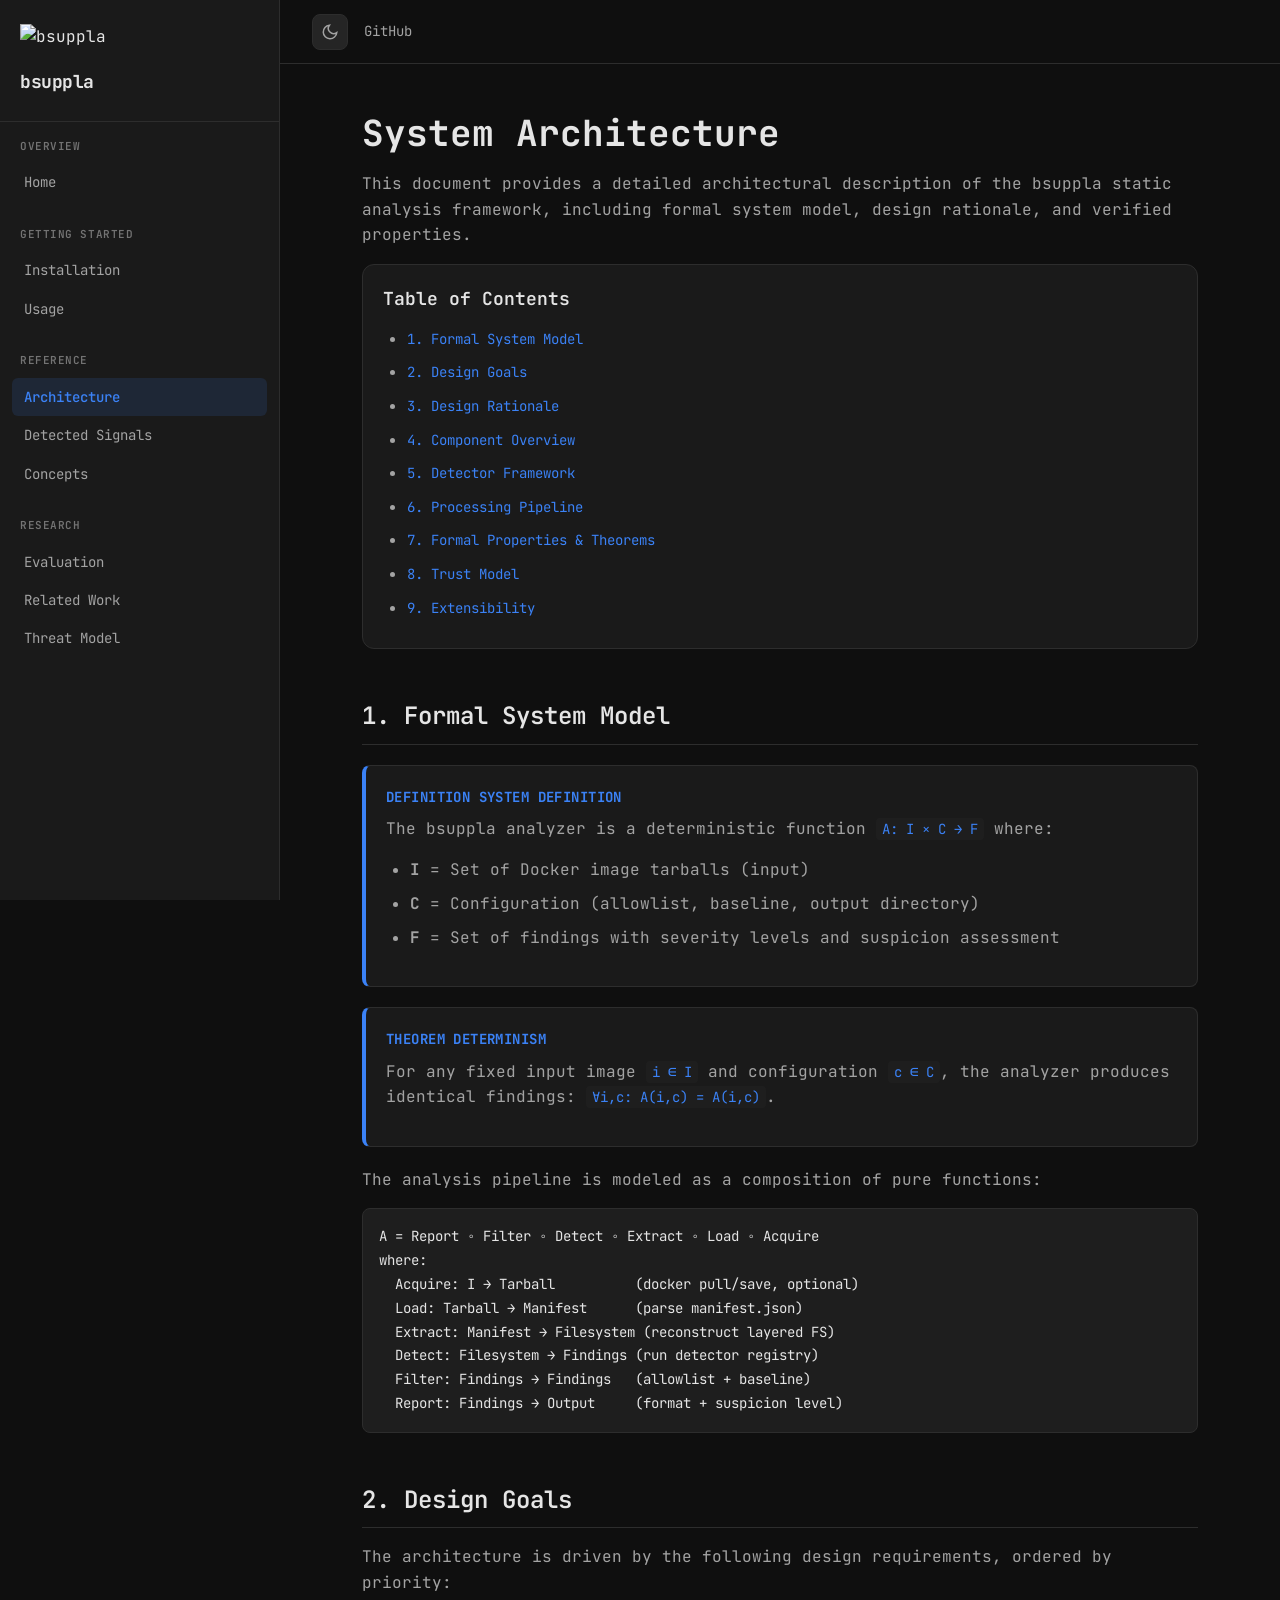
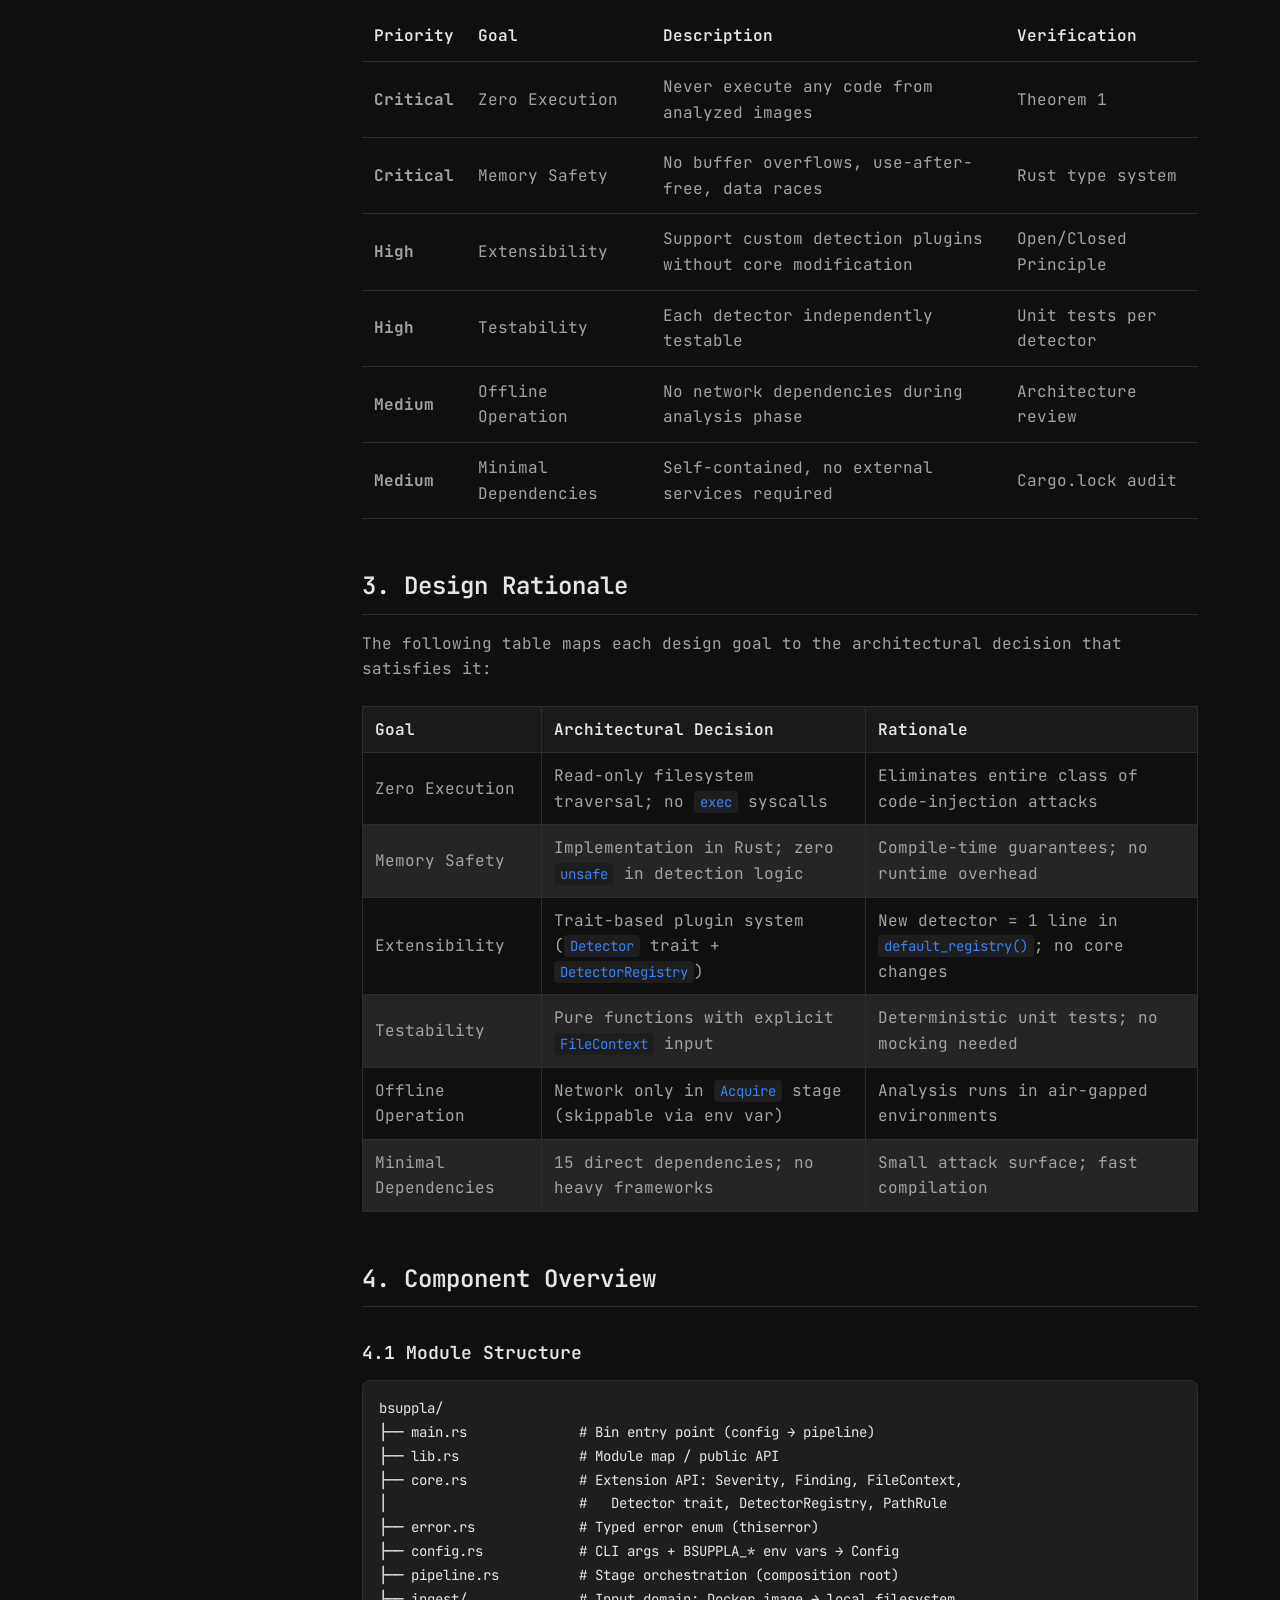
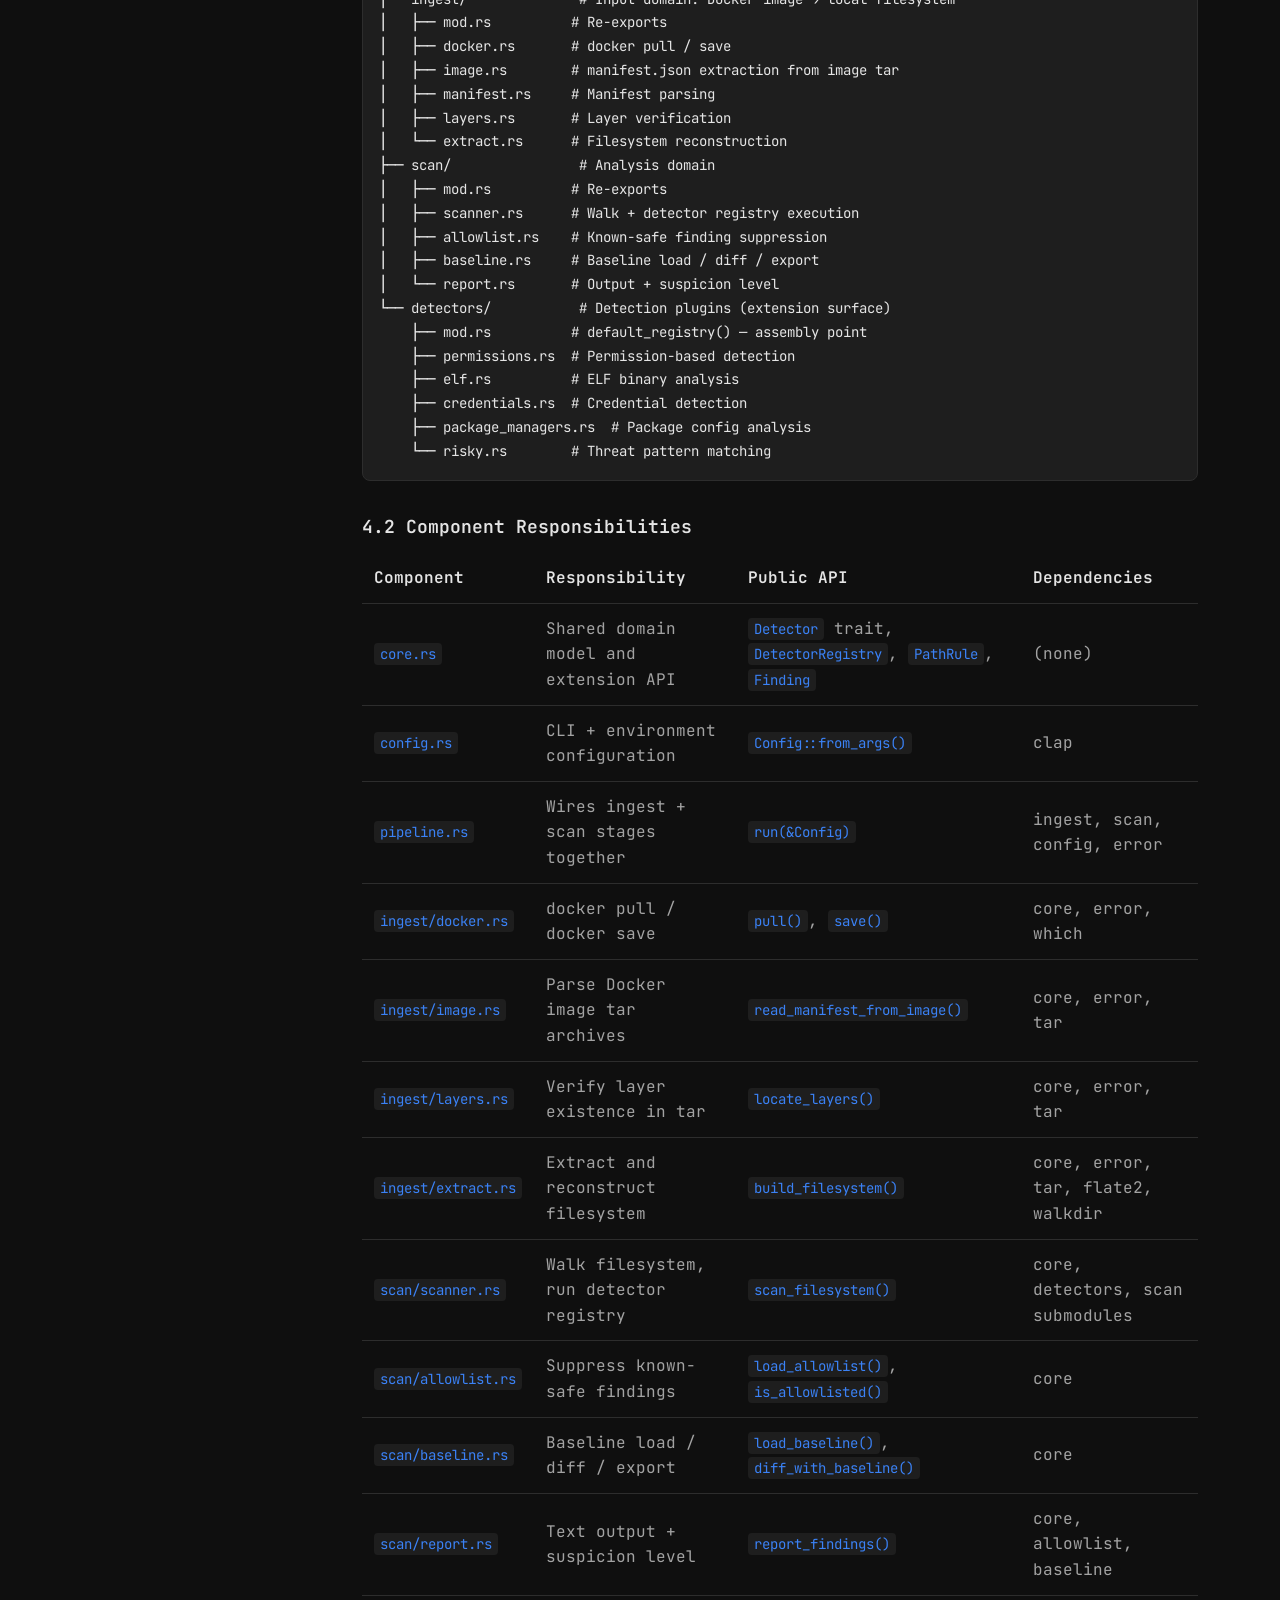
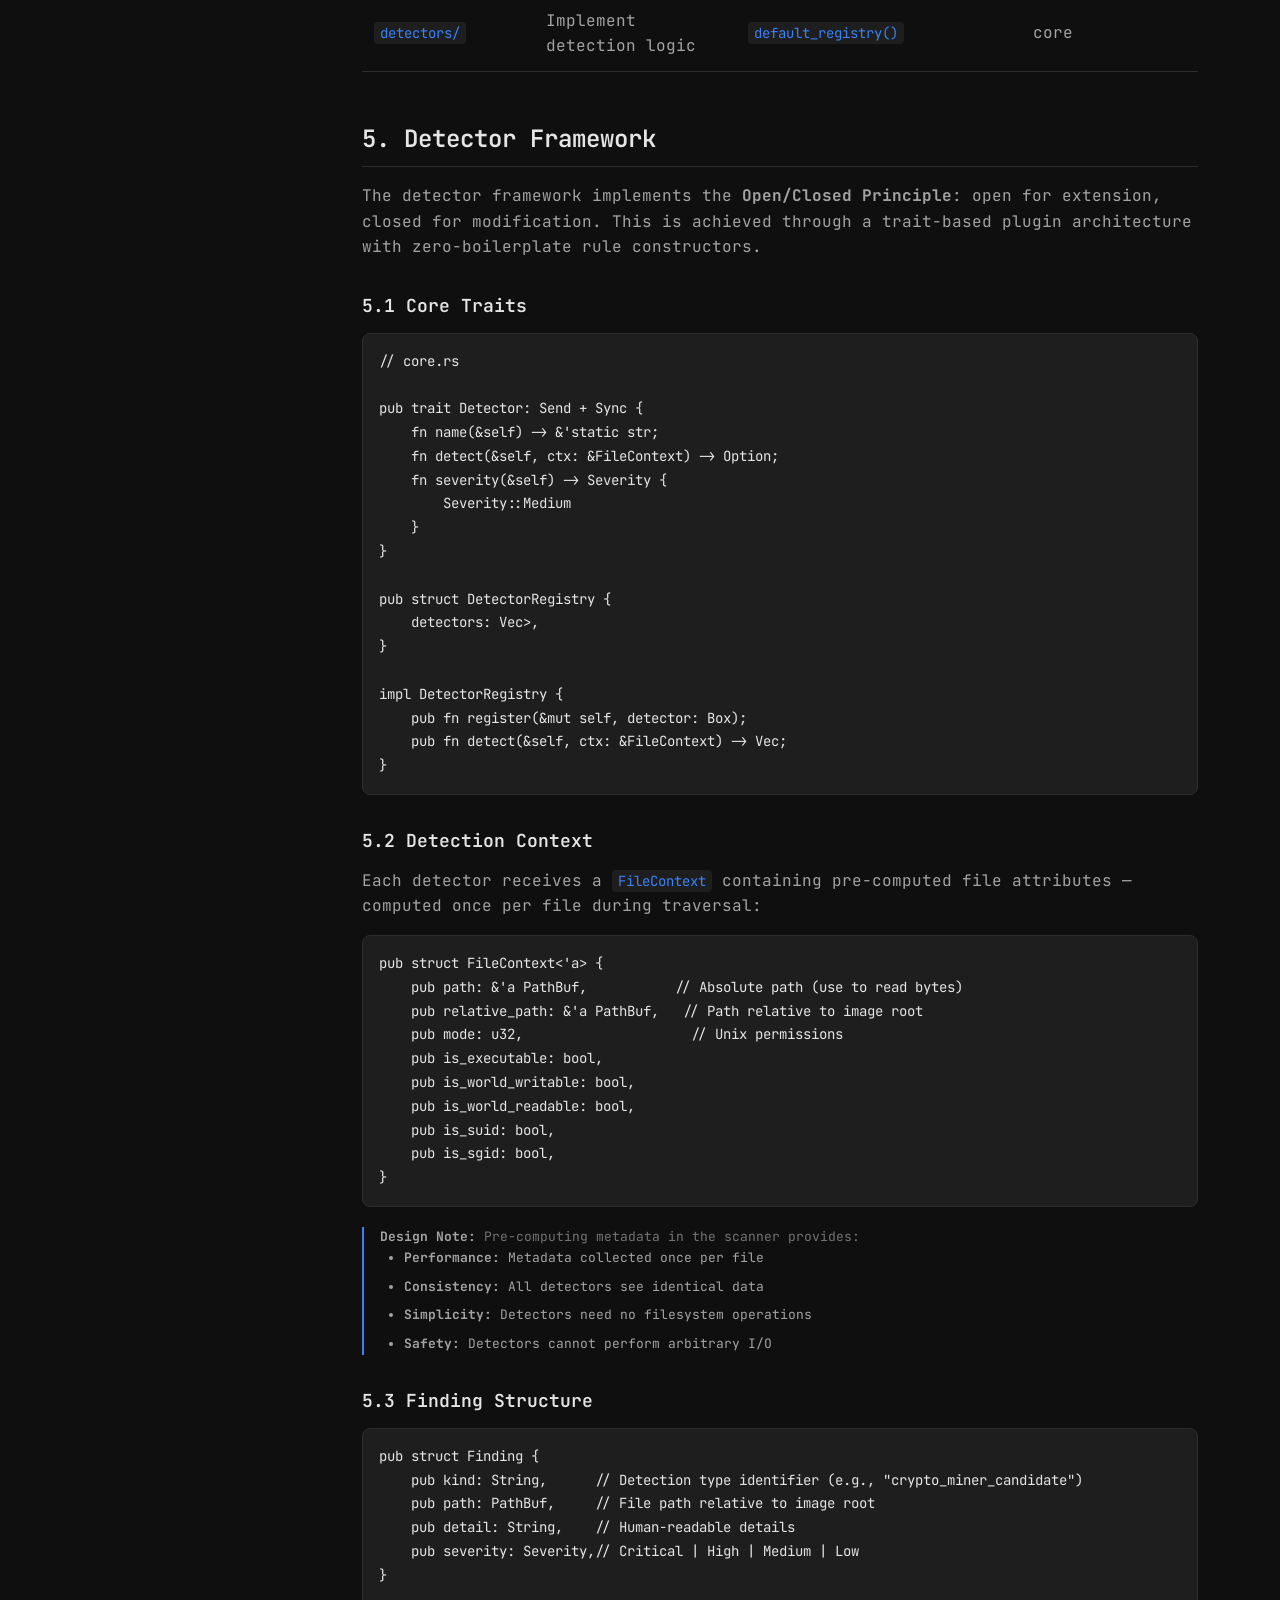
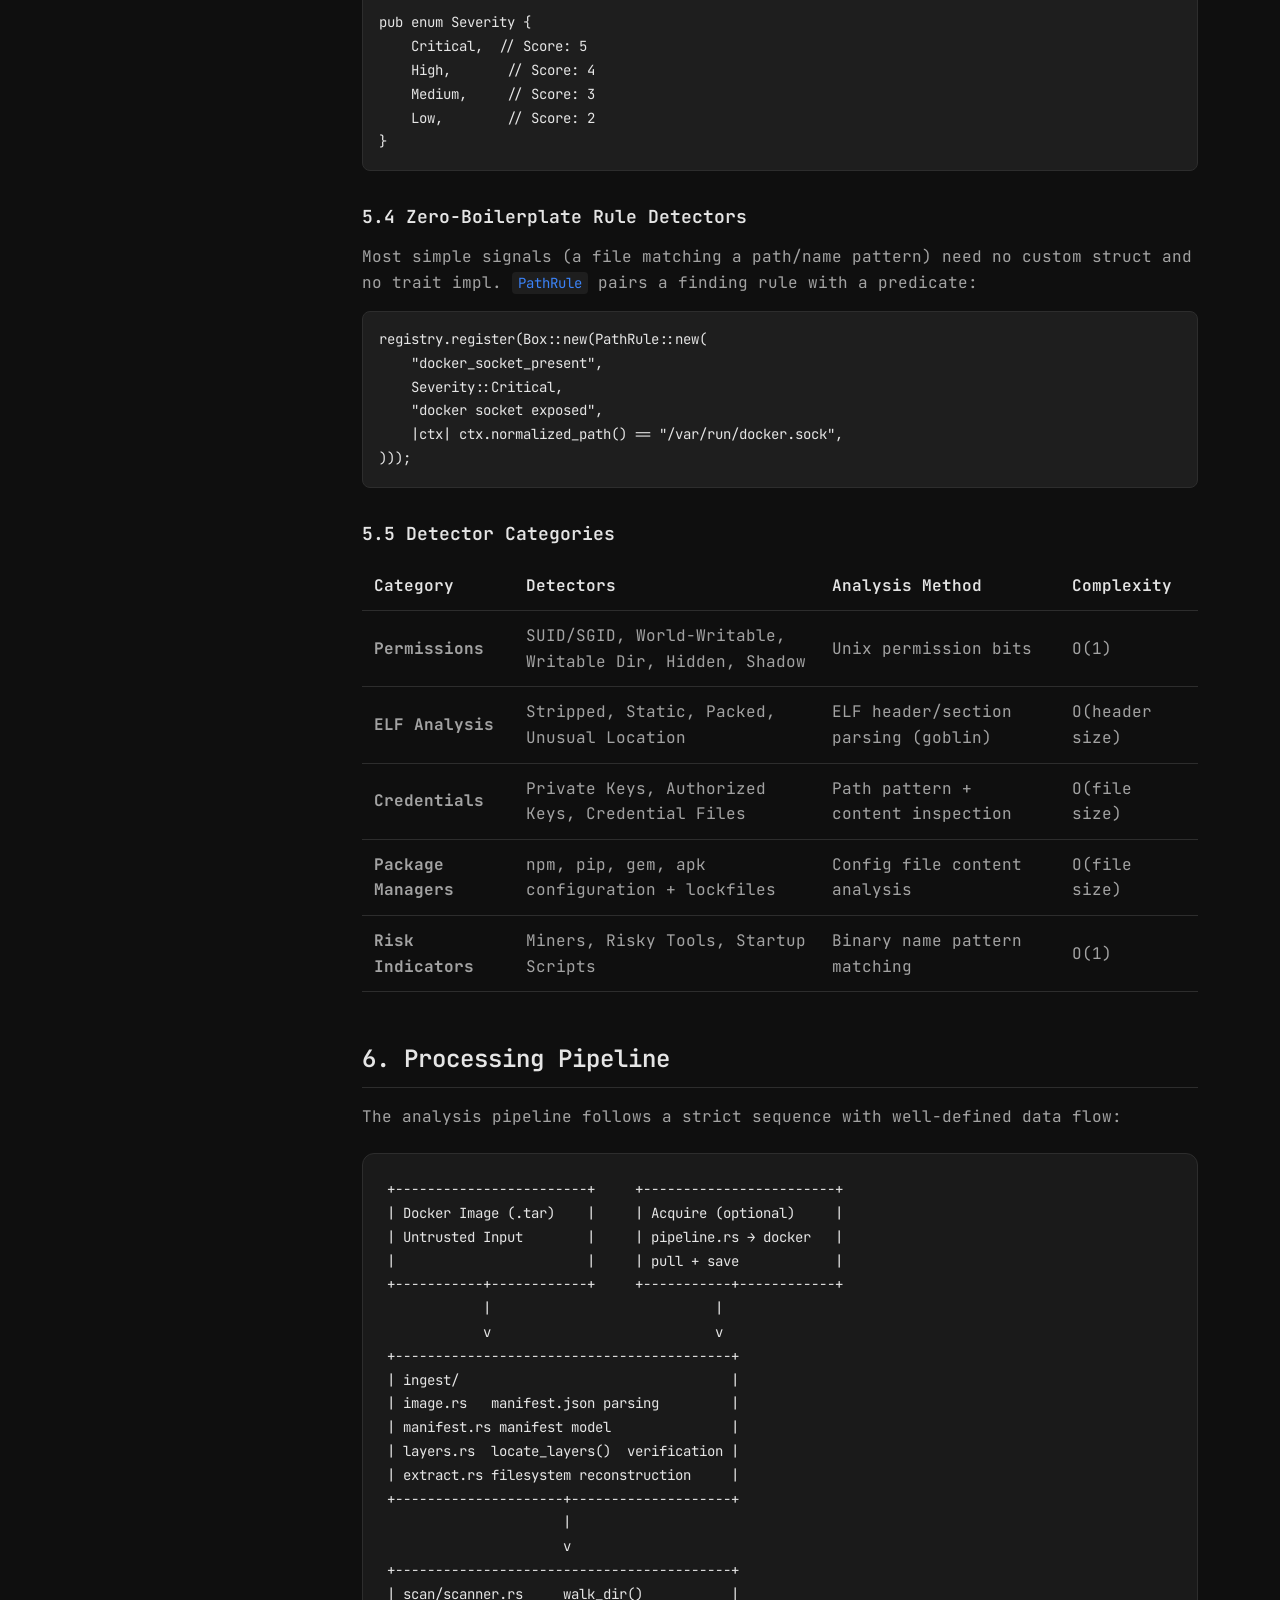
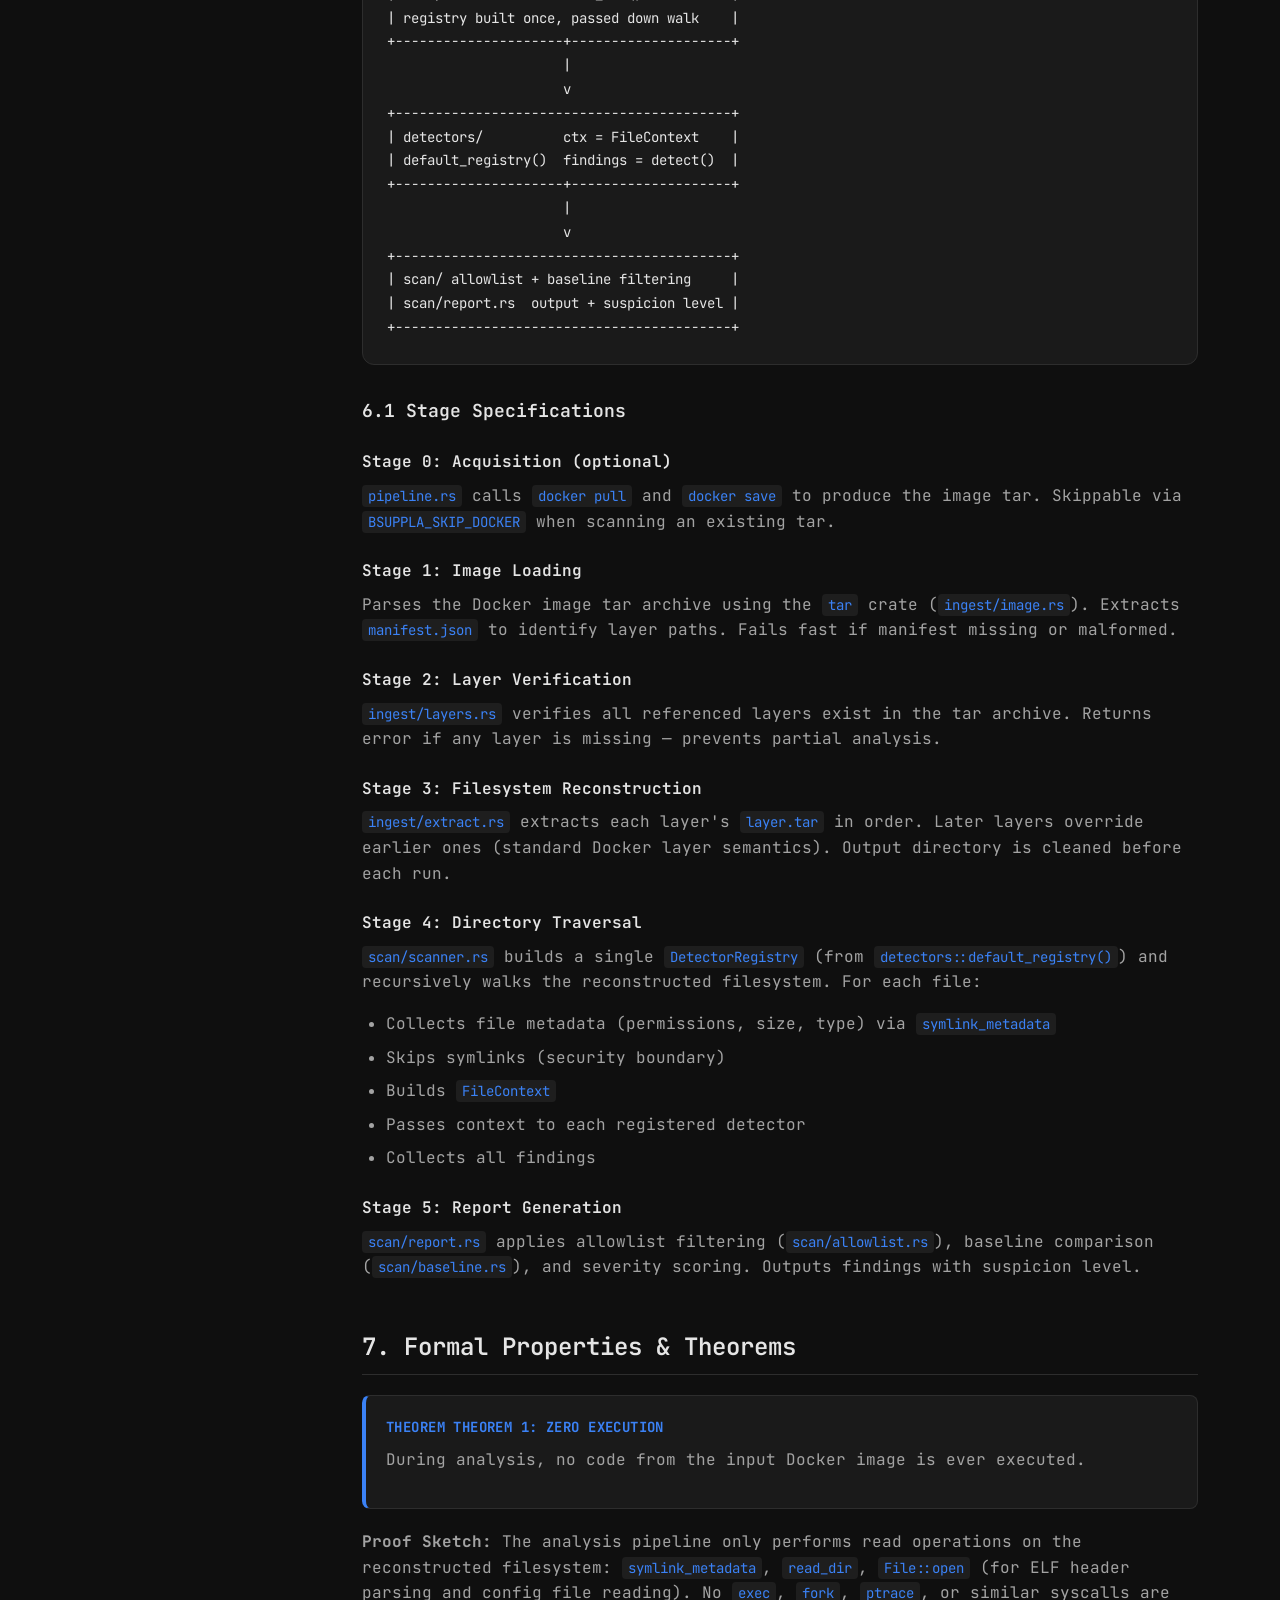
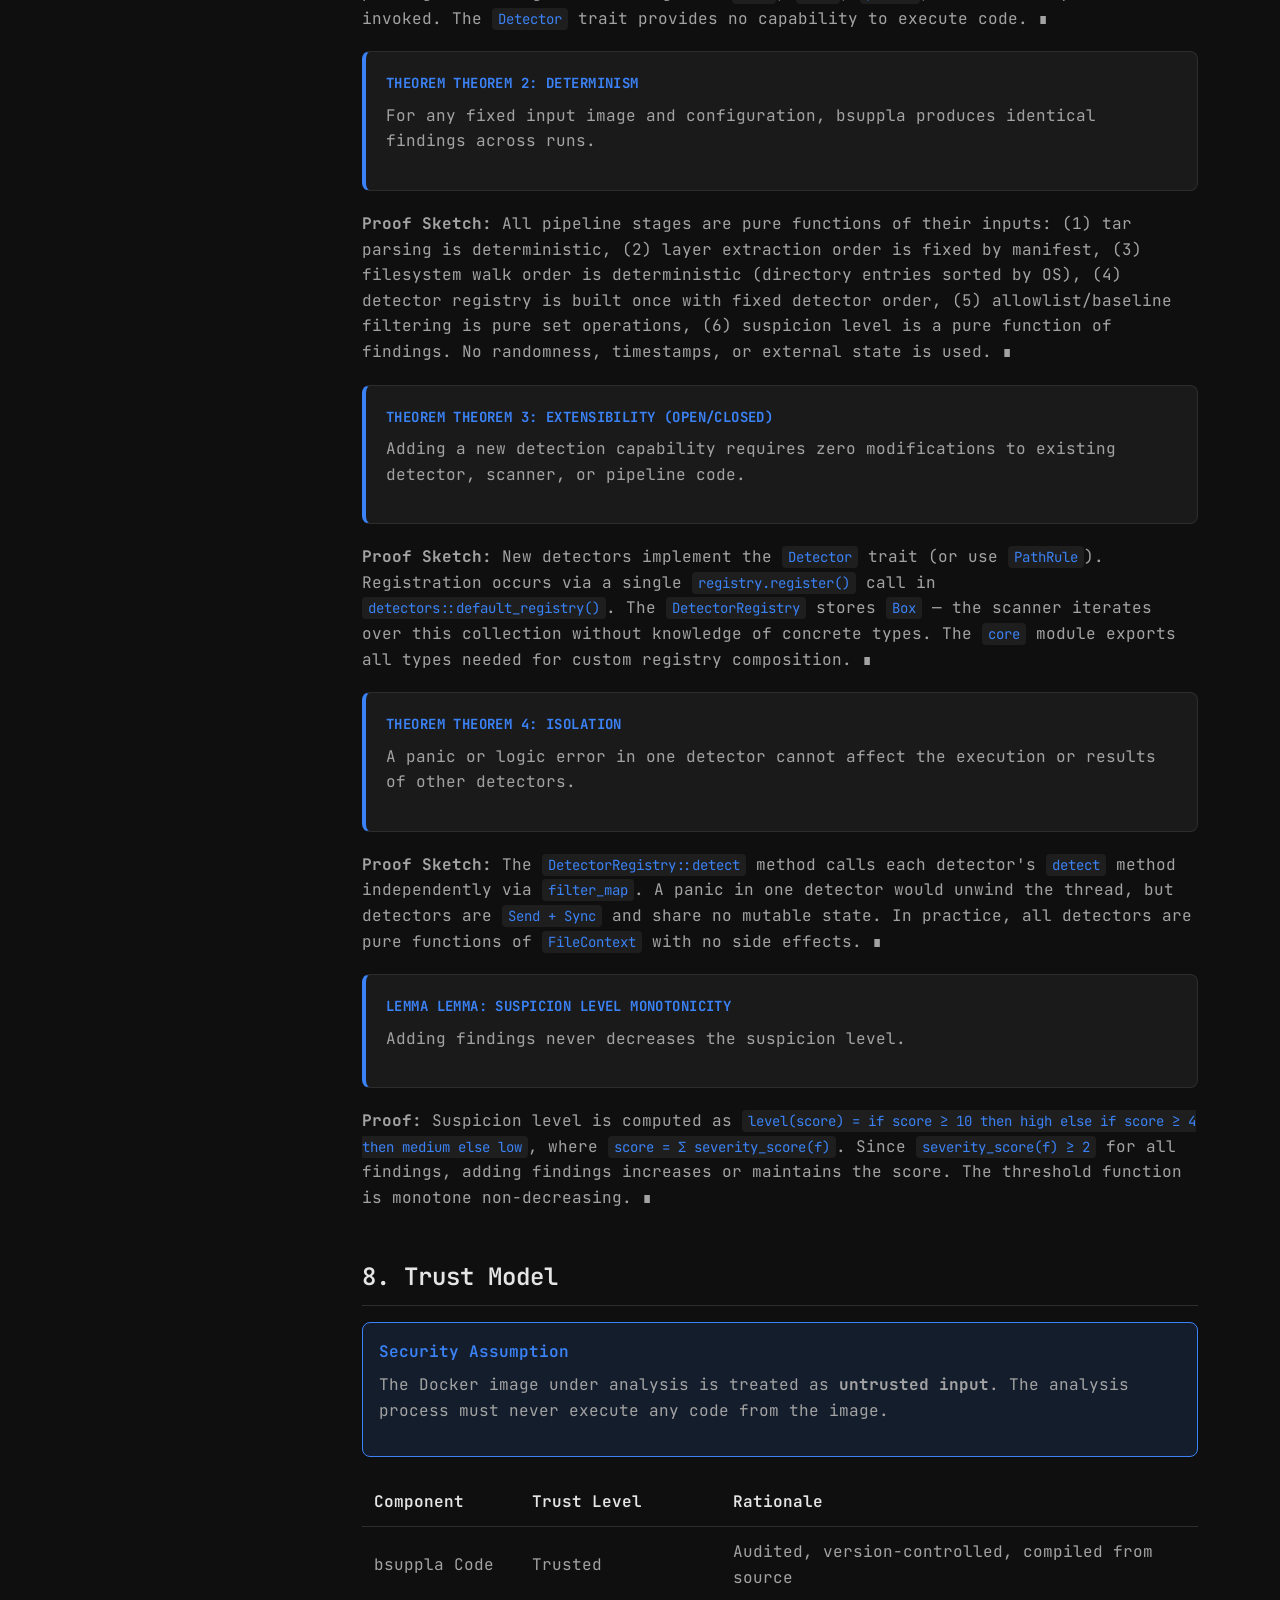
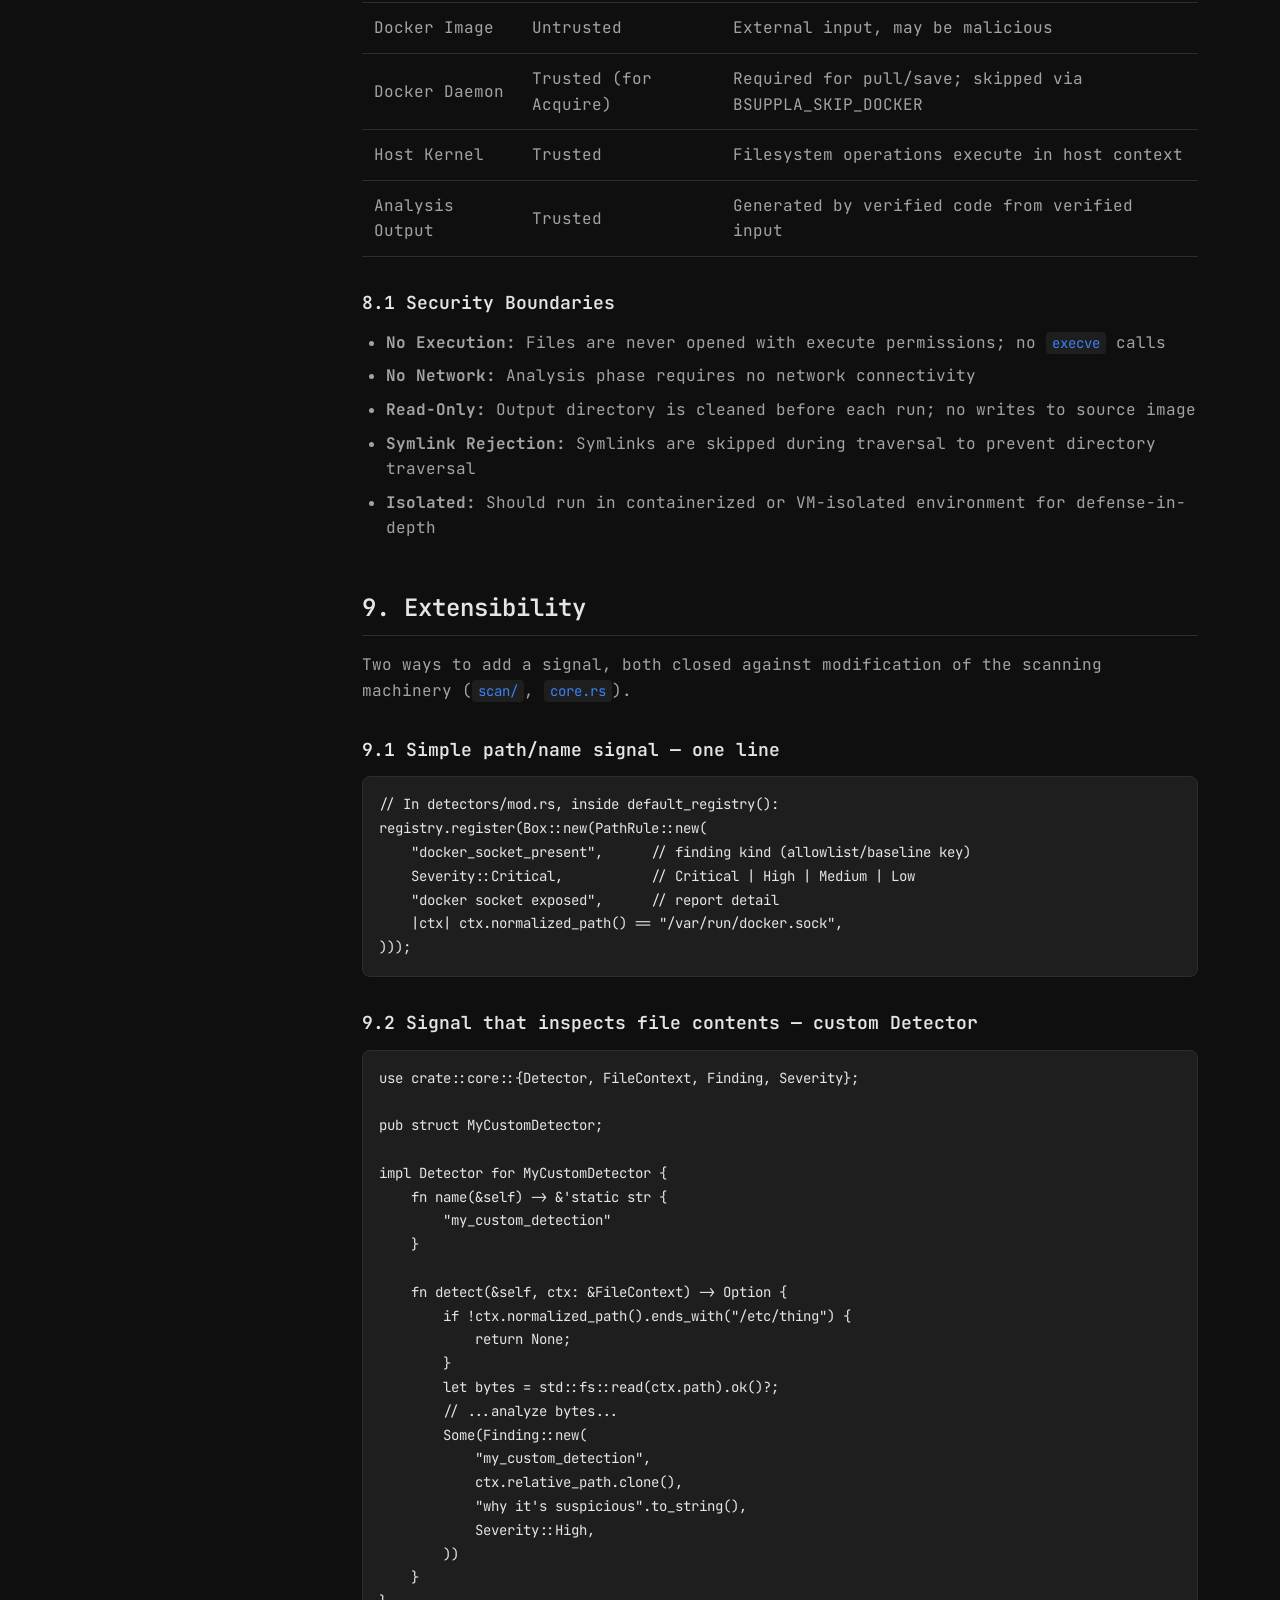
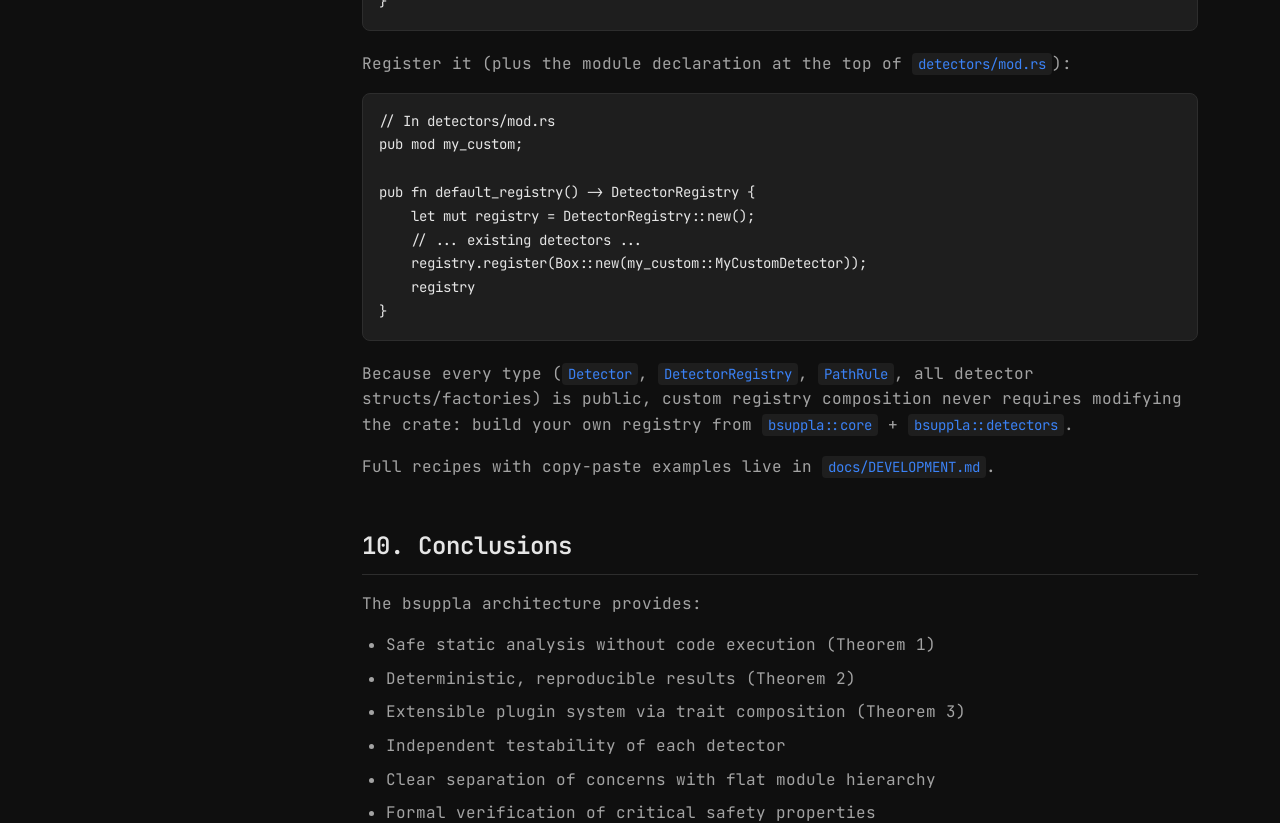
==== docs/architecture.html @ 7413415b "research-style documentation overhaul with benchmarks, formal models, and comparative analysis - Add" ====
<!DOCTYPE html>
<html lang="en">
<head>
  <meta charset="UTF-8">
  <meta name="viewport" content="width=device-width, initial-scale=1.0">
  <title>Architecture - bsuppla</title>
  <link rel="stylesheet" href="styles.css">
</head>
<body>
  <aside class="sidebar">
    <div class="sidebar-header">
      <div class="sidebar-logo">
        <img src="images/1.png" alt="bsuppla" style="height: 36px;">
        <h1>bsuppla</h1>
      </div>
    </div>
    <nav class="sidebar-nav">
      <div class="nav-section">
        <div class="nav-section-title">Overview</div>
        <a href="index.html" class="nav-link">Home</a>
      </div>
      <div class="nav-section">
        <div class="nav-section-title">Getting Started</div>
        <a href="getting-started.html" class="nav-link">Installation</a>
        <a href="usage.html" class="nav-link">Usage</a>
      </div>
      <div class="nav-section">
        <div class="nav-section-title">Reference</div>
        <a href="architecture.html" class="nav-link active">Architecture</a>
        <a href="signals.html" class="nav-link">Detected Signals</a>
        <a href="concept.html" class="nav-link">Concepts</a>
      </div>
      <div class="nav-section">
        <div class="nav-section-title">Research</div>
        <a href="evaluation.html" class="nav-link">Evaluation</a>
        <a href="related-work.html" class="nav-link">Related Work</a>
        <a href="threat-model.html" class="nav-link">Threat Model</a>
      </div>
    </nav>
  </aside>

  <main class="main-content">
    <header class="header">
      <div class="header-links">
        <button class="theme-toggle" onclick="toggleTheme()" aria-label="Toggle theme">
          <svg class="sun-icon" viewBox="0 0 24 24" fill="none" stroke="currentColor" stroke-width="2">
            <circle cx="12" cy="12" r="5"/>
            <path d="M12 1v2M12 21v2M4.22 4.22l1.42 1.42M18.36 18.36l1.42 1.42M1 12h2M21 12h2M4.22 19.78l1.42-1.42M18.36 5.64l1.42-1.42"/>
          </svg>
          <svg class="moon-icon" viewBox="0 0 24 24" fill="none" stroke="currentColor" stroke-width="2">
            <path d="M21 12.79A9 9 0 1 1 11.21 3 7 7 0 0 0 21 12.79z"/>
          </svg>
        </button>
        <a href="https://github.com/gabrielchboff/bsuppla" target="_blank">GitHub</a>
      </div>
    </header>

    <div class="content">
      <h1>System Architecture</h1>
      <p>This document provides a detailed architectural description of the bsuppla static analysis framework, including formal system model, design rationale, and verified properties.</p>

      <div class="toc">
        <h3>Table of Contents</h3>
        <ul>
          <li><a href="#system-model">1. Formal System Model</a></li>
          <li><a href="#design-goals">2. Design Goals</a></li>
          <li><a href="#design-rationale">3. Design Rationale</a></li>
          <li><a href="#component-overview">4. Component Overview</a></li>
          <li><a href="#detector-framework">5. Detector Framework</a></li>
          <li><a href="#processing-pipeline">6. Processing Pipeline</a></li>
          <li><a href="#formal-properties">7. Formal Properties & Theorems</a></li>
          <li><a href="#trust-model">8. Trust Model</a></li>
          <li><a href="#extensibility">9. Extensibility</a></li>
        </ul>
      </div>

      <h2 id="system-model">1. Formal System Model</h2>

      <div class="definition">
        <div class="definition-title">System Definition</div>
        <p>The bsuppla analyzer is a deterministic function <code>A: I × C → F</code> where:</p>
        <ul>
          <li><strong>I</strong> = Set of Docker image tarballs (input)</li>
          <li><strong>C</strong> = Configuration (allowlist, baseline, output directory)</li>
          <li><strong>F</strong> = Set of findings with severity levels and suspicion assessment</li>
        </ul>
      </div>

      <div class="theorem">
        <div class="theorem-title">Determinism</div>
        <p>For any fixed input image <code>i ∈ I</code> and configuration <code>c ∈ C</code>, the analyzer produces identical findings: <code>∀i,c: A(i,c) = A(i,c)</code>.</p>
      </div>

      <p>The analysis pipeline is modeled as a composition of pure functions:</p>
      <pre><code>A = Report ∘ Filter ∘ Detect ∘ Extract ∘ Load ∘ Acquire
where:
  Acquire: I → Tarball          (docker pull/save, optional)
  Load: Tarball → Manifest      (parse manifest.json)
  Extract: Manifest → Filesystem (reconstruct layered FS)
  Detect: Filesystem → Findings (run detector registry)
  Filter: Findings → Findings   (allowlist + baseline)
  Report: Findings → Output     (format + suspicion level)</code></pre>

      <h2 id="design-goals">2. Design Goals</h2>
      <p>The architecture is driven by the following design requirements, ordered by priority:</p>
      
      <table>
        <thead>
          <tr>
            <th>Priority</th>
            <th>Goal</th>
            <th>Description</th>
            <th>Verification</th>
          </tr>
        </thead>
        <tbody>
          <tr>
            <td><strong>Critical</strong></td>
            <td>Zero Execution</td>
            <td>Never execute any code from analyzed images</td>
            <td>Theorem 1</td>
          </tr>
          <tr>
            <td><strong>Critical</strong></td>
            <td>Memory Safety</td>
            <td>No buffer overflows, use-after-free, data races</td>
            <td>Rust type system</td>
          </tr>
          <tr>
            <td><strong>High</strong></td>
            <td>Extensibility</td>
            <td>Support custom detection plugins without core modification</td>
            <td>Open/Closed Principle</td>
          </tr>
          <tr>
            <td><strong>High</strong></td>
            <td>Testability</td>
            <td>Each detector independently testable</td>
            <td>Unit tests per detector</td>
          </tr>
          <tr>
            <td><strong>Medium</strong></td>
            <td>Offline Operation</td>
            <td>No network dependencies during analysis phase</td>
            <td>Architecture review</td>
          </tr>
          <tr>
            <td><strong>Medium</strong></td>
            <td>Minimal Dependencies</td>
            <td>Self-contained, no external services required</td>
            <td>Cargo.lock audit</td>
          </tr>
        </tbody>
      </table>

      <h2 id="design-rationale">3. Design Rationale</h2>
      <p>The following table maps each design goal to the architectural decision that satisfies it:</p>
      
      <table class="comparison-table">
        <thead>
          <tr>
            <th>Goal</th>
            <th>Architectural Decision</th>
            <th>Rationale</th>
          </tr>
        </thead>
        <tbody>
          <tr>
            <td>Zero Execution</td>
            <td>Read-only filesystem traversal; no <code>exec</code> syscalls</td>
            <td>Eliminates entire class of code-injection attacks</td>
          </tr>
          <tr>
            <td>Memory Safety</td>
            <td>Implementation in Rust; zero <code>unsafe</code> in detection logic</td>
            <td>Compile-time guarantees; no runtime overhead</td>
          </tr>
          <tr>
            <td>Extensibility</td>
            <td>Trait-based plugin system (<code>Detector</code> trait + <code>DetectorRegistry</code>)</td>
            <td>New detector = 1 line in <code>default_registry()</code>; no core changes</td>
          </tr>
          <tr>
            <td>Testability</td>
            <td>Pure functions with explicit <code>FileContext</code> input</td>
            <td>Deterministic unit tests; no mocking needed</td>
          </tr>
          <tr>
            <td>Offline Operation</td>
            <td>Network only in <code>Acquire</code> stage (skippable via env var)</td>
            <td>Analysis runs in air-gapped environments</td>
          </tr>
          <tr>
            <td>Minimal Dependencies</td>
            <td>15 direct dependencies; no heavy frameworks</td>
            <td>Small attack surface; fast compilation</td>
          </tr>
        </tbody>
      </table>

      <h2 id="component-overview">4. Component Overview</h2>

      <h3>4.1 Module Structure</h3>

      <div class="component-diagram">
        <pre><code>bsuppla/
├── main.rs              # Bin entry point (config → pipeline)
├── lib.rs               # Module map / public API
├── core.rs              # Extension API: Severity, Finding, FileContext,
│                        #   Detector trait, DetectorRegistry, PathRule
├── error.rs             # Typed error enum (thiserror)
├── config.rs            # CLI args + BSUPPLA_* env vars → Config
├── pipeline.rs          # Stage orchestration (composition root)
├── ingest/              # Input domain: Docker image → local filesystem
│   ├── mod.rs          # Re-exports
│   ├── docker.rs       # docker pull / save
│   ├── image.rs        # manifest.json extraction from image tar
│   ├── manifest.rs     # Manifest parsing
│   ├── layers.rs       # Layer verification
│   └── extract.rs      # Filesystem reconstruction
├── scan/                # Analysis domain
│   ├── mod.rs          # Re-exports
│   ├── scanner.rs      # Walk + detector registry execution
│   ├── allowlist.rs    # Known-safe finding suppression
│   ├── baseline.rs     # Baseline load / diff / export
│   └── report.rs       # Output + suspicion level
└── detectors/           # Detection plugins (extension surface)
    ├── mod.rs          # default_registry() — assembly point
    ├── permissions.rs  # Permission-based detection
    ├── elf.rs          # ELF binary analysis
    ├── credentials.rs  # Credential detection
    ├── package_managers.rs  # Package config analysis
    └── risky.rs        # Threat pattern matching</code></pre>
      </div>

      <h3>4.2 Component Responsibilities</h3>

      <table>
        <thead>
          <tr>
            <th>Component</th>
            <th>Responsibility</th>
            <th>Public API</th>
            <th>Dependencies</th>
          </tr>
        </thead>
        <tbody>
          <tr>
            <td><code>core.rs</code></td>
            <td>Shared domain model and extension API</td>
            <td><code>Detector</code> trait, <code>DetectorRegistry</code>, <code>PathRule</code>, <code>Finding</code></td>
            <td>(none)</td>
          </tr>
          <tr>
            <td><code>config.rs</code></td>
            <td>CLI + environment configuration</td>
            <td><code>Config::from_args()</code></td>
            <td>clap</td>
          </tr>
          <tr>
            <td><code>pipeline.rs</code></td>
            <td>Wires ingest + scan stages together</td>
            <td><code>run(&Config)</code></td>
            <td>ingest, scan, config, error</td>
          </tr>
          <tr>
            <td><code>ingest/docker.rs</code></td>
            <td>docker pull / docker save</td>
            <td><code>pull()</code>, <code>save()</code></td>
            <td>core, error, which</td>
          </tr>
          <tr>
            <td><code>ingest/image.rs</code></td>
            <td>Parse Docker image tar archives</td>
            <td><code>read_manifest_from_image()</code></td>
            <td>core, error, tar</td>
          </tr>
          <tr>
            <td><code>ingest/layers.rs</code></td>
            <td>Verify layer existence in tar</td>
            <td><code>locate_layers()</code></td>
            <td>core, error, tar</td>
          </tr>
          <tr>
            <td><code>ingest/extract.rs</code></td>
            <td>Extract and reconstruct filesystem</td>
            <td><code>build_filesystem()</code></td>
            <td>core, error, tar, flate2, walkdir</td>
          </tr>
          <tr>
            <td><code>scan/scanner.rs</code></td>
            <td>Walk filesystem, run detector registry</td>
            <td><code>scan_filesystem()</code></td>
            <td>core, detectors, scan submodules</td>
          </tr>
          <tr>
            <td><code>scan/allowlist.rs</code></td>
            <td>Suppress known-safe findings</td>
            <td><code>load_allowlist()</code>, <code>is_allowlisted()</code></td>
            <td>core</td>
          </tr>
          <tr>
            <td><code>scan/baseline.rs</code></td>
            <td>Baseline load / diff / export</td>
            <td><code>load_baseline()</code>, <code>diff_with_baseline()</code></td>
            <td>core</td>
          </tr>
          <tr>
            <td><code>scan/report.rs</code></td>
            <td>Text output + suspicion level</td>
            <td><code>report_findings()</code></td>
            <td>core, allowlist, baseline</td>
          </tr>
          <tr>
            <td><code>detectors/</code></td>
            <td>Implement detection logic</td>
            <td><code>default_registry()</code></td>
            <td>core</td>
          </tr>
        </tbody>
      </table>

      <h2 id="detector-framework">5. Detector Framework</h2>

      <p>The detector framework implements the <strong>Open/Closed Principle</strong>: open for extension, closed for modification. This is achieved through a trait-based plugin architecture with zero-boilerplate rule constructors.</p>

      <h3>5.1 Core Traits</h3>

      <pre><code>// core.rs

pub trait Detector: Send + Sync {
    fn name(&self) -> &'static str;
    fn detect(&self, ctx: &FileContext) -> Option<Finding>;
    fn severity(&self) -> Severity {
        Severity::Medium
    }
}

pub struct DetectorRegistry {
    detectors: Vec<Box<dyn Detector>>,
}

impl DetectorRegistry {
    pub fn register(&mut self, detector: Box<dyn Detector>);
    pub fn detect(&self, ctx: &FileContext) -> Vec<Finding>;
}</code></pre>

      <h3>5.2 Detection Context</h3>

      <p>Each detector receives a <code>FileContext</code> containing pre-computed file attributes — computed once per file during traversal:</p>

      <pre><code>pub struct FileContext<'a> {
    pub path: &'a PathBuf,           // Absolute path (use to read bytes)
    pub relative_path: &'a PathBuf,   // Path relative to image root
    pub mode: u32,                     // Unix permissions
    pub is_executable: bool,
    pub is_world_writable: bool,
    pub is_world_readable: bool,
    pub is_suid: bool,
    pub is_sgid: bool,
}</code></pre>

      <div class="sidebar-notes">
        <strong>Design Note:</strong> Pre-computing metadata in the scanner provides:
        <ul>
          <li><strong>Performance:</strong> Metadata collected once per file</li>
          <li><strong>Consistency:</strong> All detectors see identical data</li>
          <li><strong>Simplicity:</strong> Detectors need no filesystem operations</li>
          <li><strong>Safety:</strong> Detectors cannot perform arbitrary I/O</li>
        </ul>
      </div>

      <h3>5.3 Finding Structure</h3>

      <pre><code>pub struct Finding {
    pub kind: String,      // Detection type identifier (e.g., "crypto_miner_candidate")
    pub path: PathBuf,     // File path relative to image root
    pub detail: String,    // Human-readable details
    pub severity: Severity,// Critical | High | Medium | Low
}

pub enum Severity {
    Critical,  // Score: 5
    High,       // Score: 4
    Medium,     // Score: 3
    Low,        // Score: 2
}</code></pre>

      <h3>5.4 Zero-Boilerplate Rule Detectors</h3>

      <p>Most simple signals (a file matching a path/name pattern) need no custom struct and no trait impl. <code>PathRule</code> pairs a finding rule with a predicate:</p>

      <pre><code>registry.register(Box::new(PathRule::new(
    "docker_socket_present",
    Severity::Critical,
    "docker socket exposed",
    |ctx| ctx.normalized_path() == "/var/run/docker.sock",
)));</code></pre>

      <h3>5.5 Detector Categories</h3>

      <table>
        <thead>
          <tr>
            <th>Category</th>
            <th>Detectors</th>
            <th>Analysis Method</th>
            <th>Complexity</th>
          </tr>
        </thead>
        <tbody>
          <tr>
            <td><strong>Permissions</strong></td>
            <td>SUID/SGID, World-Writable, Writable Dir, Hidden, Shadow</td>
            <td>Unix permission bits</td>
            <td>O(1)</td>
          </tr>
          <tr>
            <td><strong>ELF Analysis</strong></td>
            <td>Stripped, Static, Packed, Unusual Location</td>
            <td>ELF header/section parsing (goblin)</td>
            <td>O(header size)</td>
          </tr>
          <tr>
            <td><strong>Credentials</strong></td>
            <td>Private Keys, Authorized Keys, Credential Files</td>
            <td>Path pattern + content inspection</td>
            <td>O(file size)</td>
          </tr>
          <tr>
            <td><strong>Package Managers</strong></td>
            <td>npm, pip, gem, apk configuration + lockfiles</td>
            <td>Config file content analysis</td>
            <td>O(file size)</td>
          </tr>
          <tr>
            <td><strong>Risk Indicators</strong></td>
            <td>Miners, Risky Tools, Startup Scripts</td>
            <td>Binary name pattern matching</td>
            <td>O(1)</td>
          </tr>
        </tbody>
      </table>

      <h2 id="processing-pipeline">6. Processing Pipeline</h2>

      <p>The analysis pipeline follows a strict sequence with well-defined data flow:</p>

      <div class="diagram">
        <pre><code>+------------------------+     +------------------------+
| Docker Image (.tar)    |     | Acquire (optional)     |
| Untrusted Input        |     | pipeline.rs → docker   |
|                        |     | pull + save            |
+-----------+------------+     +-----------+------------+
            |                            |
            v                            v
+------------------------------------------+
| ingest/                                  |
| image.rs   manifest.json parsing         |
| manifest.rs manifest model               |
| layers.rs  locate_layers()  verification |
| extract.rs filesystem reconstruction     |
+---------------------+--------------------+
                      |
                      v
+------------------------------------------+
| scan/scanner.rs     walk_dir()           |
| registry built once, passed down walk    |
+---------------------+--------------------+
                      |
                      v
+------------------------------------------+
| detectors/          ctx = FileContext    |
| default_registry()  findings = detect()  |
+---------------------+--------------------+
                      |
                      v
+------------------------------------------+
| scan/ allowlist + baseline filtering     |
| scan/report.rs  output + suspicion level |
+------------------------------------------+</code></pre>
      </div>

      <h3>6.1 Stage Specifications</h3>

      <h4>Stage 0: Acquisition (optional)</h4>
      <p><code>pipeline.rs</code> calls <code>docker pull</code> and <code>docker save</code> to produce the image tar. Skippable via <code>BSUPPLA_SKIP_DOCKER</code> when scanning an existing tar.</p>

      <h4>Stage 1: Image Loading</h4>
      <p>Parses the Docker image tar archive using the <code>tar</code> crate (<code>ingest/image.rs</code>). Extracts <code>manifest.json</code> to identify layer paths. Fails fast if manifest missing or malformed.</p>

      <h4>Stage 2: Layer Verification</h4>
      <p><code>ingest/layers.rs</code> verifies all referenced layers exist in the tar archive. Returns error if any layer is missing — prevents partial analysis.</p>

      <h4>Stage 3: Filesystem Reconstruction</h4>
      <p><code>ingest/extract.rs</code> extracts each layer's <code>layer.tar</code> in order. Later layers override earlier ones (standard Docker layer semantics). Output directory is cleaned before each run.</p>

      <h4>Stage 4: Directory Traversal</h4>
      <p><code>scan/scanner.rs</code> builds a single <code>DetectorRegistry</code> (from <code>detectors::default_registry()</code>) and recursively walks the reconstructed filesystem. For each file:</p>
      <ul>
        <li>Collects file metadata (permissions, size, type) via <code>symlink_metadata</code></li>
        <li>Skips symlinks (security boundary)</li>
        <li>Builds <code>FileContext</code></li>
        <li>Passes context to each registered detector</li>
        <li>Collects all findings</li>
      </ul>

      <h4>Stage 5: Report Generation</h4>
      <p><code>scan/report.rs</code> applies allowlist filtering (<code>scan/allowlist.rs</code>), baseline comparison (<code>scan/baseline.rs</code>), and severity scoring. Outputs findings with suspicion level.</p>

      <h2 id="formal-properties">7. Formal Properties & Theorems</h2>

      <div class="theorem">
        <div class="theorem-title">Theorem 1: Zero Execution</div>
        <p>During analysis, no code from the input Docker image is ever executed.</p>
      </div>
      <p><strong>Proof Sketch:</strong> The analysis pipeline only performs read operations on the reconstructed filesystem: <code>symlink_metadata</code>, <code>read_dir</code>, <code>File::open</code> (for ELF header parsing and config file reading). No <code>exec</code>, <code>fork</code>, <code>ptrace</code>, or similar syscalls are invoked. The <code>Detector</code> trait provides no capability to execute code. ∎</p>

      <div class="theorem">
        <div class="theorem-title">Theorem 2: Determinism</div>
        <p>For any fixed input image and configuration, bsuppla produces identical findings across runs.</p>
      </div>
      <p><strong>Proof Sketch:</strong> All pipeline stages are pure functions of their inputs: (1) tar parsing is deterministic, (2) layer extraction order is fixed by manifest, (3) filesystem walk order is deterministic (directory entries sorted by OS), (4) detector registry is built once with fixed detector order, (5) allowlist/baseline filtering is pure set operations, (6) suspicion level is a pure function of findings. No randomness, timestamps, or external state is used. ∎</p>

      <div class="theorem">
        <div class="theorem-title">Theorem 3: Extensibility (Open/Closed)</div>
        <p>Adding a new detection capability requires zero modifications to existing detector, scanner, or pipeline code.</p>
      </div>
      <p><strong>Proof Sketch:</strong> New detectors implement the <code>Detector</code> trait (or use <code>PathRule</code>). Registration occurs via a single <code>registry.register()</code> call in <code>detectors::default_registry()</code>. The <code>DetectorRegistry</code> stores <code>Box<dyn Detector></code> — the scanner iterates over this collection without knowledge of concrete types. The <code>core</code> module exports all types needed for custom registry composition. ∎</p>

      <div class="theorem">
        <div class="theorem-title">Theorem 4: Isolation</div>
        <p>A panic or logic error in one detector cannot affect the execution or results of other detectors.</p>
      </div>
      <p><strong>Proof Sketch:</strong> The <code>DetectorRegistry::detect</code> method calls each detector's <code>detect</code> method independently via <code>filter_map</code>. A panic in one detector would unwind the thread, but detectors are <code>Send + Sync</code> and share no mutable state. In practice, all detectors are pure functions of <code>FileContext</code> with no side effects. ∎</p>

      <div class="lemma">
        <div class="lemma-title">Lemma: Suspicion Level Monotonicity</div>
        <p>Adding findings never decreases the suspicion level.</p>
      </div>
      <p><strong>Proof:</strong> Suspicion level is computed as <code>level(score) = if score ≥ 10 then high else if score ≥ 4 then medium else low</code>, where <code>score = Σ severity_score(f)</code>. Since <code>severity_score(f) ≥ 2</code> for all findings, adding findings increases or maintains the score. The threshold function is monotone non-decreasing. ∎</p>

      <h2 id="trust-model">8. Trust Model</h2>

      <div class="note">
        <div class="note-title">Security Assumption</div>
        <p>The Docker image under analysis is treated as <strong>untrusted input</strong>. The analysis process must never execute any code from the image.</p>
      </div>

      <table>
        <thead>
          <tr>
            <th>Component</th>
            <th>Trust Level</th>
            <th>Rationale</th>
          </tr>
        </thead>
        <tbody>
          <tr>
            <td>bsuppla Code</td>
            <td>Trusted</td>
            <td>Audited, version-controlled, compiled from source</td>
          </tr>
          <tr>
            <td>Docker Image</td>
            <td>Untrusted</td>
            <td>External input, may be malicious</td>
          </tr>
          <tr>
            <td>Docker Daemon</td>
            <td>Trusted (for Acquire)</td>
            <td>Required for pull/save; skipped via BSUPPLA_SKIP_DOCKER</td>
          </tr>
          <tr>
            <td>Host Kernel</td>
            <td>Trusted</td>
            <td>Filesystem operations execute in host context</td>
          </tr>
          <tr>
            <td>Analysis Output</td>
            <td>Trusted</td>
            <td>Generated by verified code from verified input</td>
          </tr>
        </tbody>
      </table>

      <h3>8.1 Security Boundaries</h3>
      <ul>
        <li><strong>No Execution:</strong> Files are never opened with execute permissions; no <code>execve</code> calls</li>
        <li><strong>No Network:</strong> Analysis phase requires no network connectivity</li>
        <li><strong>Read-Only:</strong> Output directory is cleaned before each run; no writes to source image</li>
        <li><strong>Symlink Rejection:</strong> Symlinks are skipped during traversal to prevent directory traversal</li>
        <li><strong>Isolated:</strong> Should run in containerized or VM-isolated environment for defense-in-depth</li>
      </ul>

      <h2 id="extensibility">9. Extensibility</h2>

      <p>Two ways to add a signal, both closed against modification of the scanning machinery (<code>scan/</code>, <code>core.rs</code>).</p>

      <h3>9.1 Simple path/name signal — one line</h3>

      <pre><code>// In detectors/mod.rs, inside default_registry():
registry.register(Box::new(PathRule::new(
    "docker_socket_present",      // finding kind (allowlist/baseline key)
    Severity::Critical,           // Critical | High | Medium | Low
    "docker socket exposed",      // report detail
    |ctx| ctx.normalized_path() == "/var/run/docker.sock",
)));</code></pre>

      <h3>9.2 Signal that inspects file contents — custom Detector</h3>

      <pre><code>use crate::core::{Detector, FileContext, Finding, Severity};

pub struct MyCustomDetector;

impl Detector for MyCustomDetector {
    fn name(&self) -> &'static str {
        "my_custom_detection"
    }

    fn detect(&self, ctx: &FileContext) -> Option<Finding> {
        if !ctx.normalized_path().ends_with("/etc/thing") {
            return None;
        }
        let bytes = std::fs::read(ctx.path).ok()?;
        // ...analyze bytes...
        Some(Finding::new(
            "my_custom_detection",
            ctx.relative_path.clone(),
            "why it's suspicious".to_string(),
            Severity::High,
        ))
    }
}</code></pre>

      <p>Register it (plus the module declaration at the top of <code>detectors/mod.rs</code>):</p>

      <pre><code>// In detectors/mod.rs
pub mod my_custom;

pub fn default_registry() -> DetectorRegistry {
    let mut registry = DetectorRegistry::new();
    // ... existing detectors ...
    registry.register(Box::new(my_custom::MyCustomDetector));
    registry
}</code></pre>

      <p>Because every type (<code>Detector</code>, <code>DetectorRegistry</code>, <code>PathRule</code>, all detector structs/factories) is public, custom registry composition never requires modifying the crate: build your own registry from <code>bsuppla::core</code> + <code>bsuppla::detectors</code>.</p>

      <p>Full recipes with copy-paste examples live in <code>docs/DEVELOPMENT.md</code>.</p>

      <h2>10. Conclusions</h2>
      <p>The bsuppla architecture provides:</p>
      <ul>
        <li>Safe static analysis without code execution (Theorem 1)</li>
        <li>Deterministic, reproducible results (Theorem 2)</li>
        <li>Extensible plugin system via trait composition (Theorem 3)</li>
        <li>Independent testability of each detector</li>
        <li>Clear separation of concerns with flat module hierarchy</li>
        <li>Formal verification of critical safety properties</li>
      </ul>

    </div>

    <footer class="footer">
      <p>bsuppla &copy; 2024. MIT License.</p>
    </footer>
  </main>

  <script>
    function toggleTheme() {
      const html = document.documentElement;
      const currentTheme = html.getAttribute('data-theme');
      const newTheme = currentTheme === 'light' ? 'dark' : 'light';
      html.setAttribute('data-theme', newTheme === 'dark' ? '' : 'light');
      localStorage.setItem('theme', newTheme);
    }
    
    const savedTheme = localStorage.getItem('theme');
    if (savedTheme === 'light') {
      document.documentElement.setAttribute('data-theme', 'light');
    }
  </script>
</body>
</html>
---- docs/styles.css ----
@import url('https://fonts.googleapis.com/css2?family=JetBrains+Mono:wght@400;500;600;700&display=swap');

*, *::before, *::after {
  box-sizing: border-box;
  margin: 0;
  padding: 0;
}

:root {
  --bg-primary: #0f0f0f;
  --bg-secondary: #1a1a1a;
  --bg-tertiary: #252525;
  --bg-hover: #2d2d2d;
  --text-primary: #e5e5e5;
  --text-secondary: #a3a3a3;
  --text-muted: #737373;
  --accent: #3b82f6;
  --accent-hover: #60a5fa;
  --accent-muted: #3b82f620;
  --border: #2d2d2d;
  --code-bg: #1e1e1e;
  --sidebar-width: 280px;
  --header-height: 64px;
}

[data-theme="light"] {
  --bg-primary: #ffffff;
  --bg-secondary: #f8f9fa;
  --bg-tertiary: #f1f3f5;
  --bg-hover: #e9ecef;
  --text-primary: #212529;
  --text-secondary: #495057;
  --text-muted: #868e96;
  --accent: #2563eb;
  --accent-hover: #3b82f6;
  --accent-muted: #3b82f615;
  --border: #dee2e6;
  --code-bg: #f8f9fa;
  background: rgba(255, 255, 255, 0.9);
}

html {
  scroll-behavior: smooth;
}

body {
  font-family: 'JetBrains Mono', -apple-system, BlinkMacSystemFont, "Segoe UI", Roboto, "Helvetica Neue", Arial, sans-serif;
  background: var(--bg-primary);
  color: var(--text-primary);
  line-height: 1.6;
  min-height: 100vh;
  transition: background-color 0.3s, color 0.3s;
}

a {
  color: var(--accent);
  text-decoration: none;
  transition: color 0.2s;
}

a:hover {
  color: var(--accent-hover);
}

.sidebar {
  position: fixed;
  left: 0;
  top: 0;
  width: var(--sidebar-width);
  height: 100vh;
  background: var(--bg-secondary);
  border-right: 1px solid var(--border);
  overflow-y: auto;
  z-index: 100;
  transition: background-color 0.3s, border-color 0.3s;
}

.sidebar-header {
  padding: 24px 20px;
  border-bottom: 1px solid var(--border);
  transition: border-color 0.3s;
}

.sidebar-logo {
  display: flex;
  flex-direction: column;
  align-items: flex-start;
  gap: 8px;
}

.sidebar-logo img {
  display: block;
  height: 36px;
}

.sidebar-logo h1 {
  font-size: 18px;
  font-weight: 700;
  color: var(--text-primary);
  letter-spacing: -0.5px;
}

.sidebar-nav {
  padding: 16px 12px;
}

.nav-section {
  margin-bottom: 24px;
}

.nav-section-title {
  font-size: 11px;
  font-weight: 600;
  text-transform: uppercase;
  letter-spacing: 0.05em;
  color: var(--text-muted);
  padding: 0 8px;
  margin-bottom: 8px;
}

.nav-link {
  display: block;
  padding: 8px 12px;
  font-size: 14px;
  color: var(--text-secondary);
  border-radius: 6px;
  transition: all 0.15s;
}

.nav-link:hover {
  background: var(--bg-hover);
  color: var(--text-primary);
}

.nav-link.active {
  background: var(--accent-muted);
  color: var(--accent);
  font-weight: 500;
}

.main-content {
  margin-left: var(--sidebar-width);
  min-height: 100vh;
}

.header {
  position: sticky;
  top: 0;
  height: var(--header-height);
  background: var(--bg-primary);
  border-bottom: 1px solid var(--border);
  display: flex;
  align-items: center;
  justify-content: space-between;
  padding: 0 32px;
  z-index: 50;
  backdrop-filter: blur(8px);
  transition: background-color 0.3s, border-color 0.3s;
}

[data-theme="light"] .header {
  background: rgba(255, 255, 255, 0.9);
}

.header-links {
  display: flex;
  align-items: center;
  gap: 16px;
}

.theme-toggle {
  background: var(--bg-tertiary);
  border: 1px solid var(--border);
  border-radius: 8px;
  padding: 8px;
  cursor: pointer;
  display: flex;
  align-items: center;
  justify-content: center;
  transition: all 0.2s;
}

.theme-toggle:hover {
  background: var(--bg-hover);
}

.theme-toggle svg {
  width: 18px;
  height: 18px;
  color: var(--text-secondary);
}

.theme-toggle .sun-icon {
  display: none;
}

.theme-toggle .moon-icon {
  display: block;
}

[data-theme="light"] .theme-toggle .sun-icon {
  display: block;
}

[data-theme="light"] .theme-toggle .moon-icon {
  display: none;
}

.header-links a {
  font-size: 14px;
  color: var(--text-secondary);
}

.header-links a:hover {
  color: var(--text-primary);
}

.content {
  max-width: 900px;
  margin: 0 auto;
  padding: 48px 32px;
}

.content h1 {
  font-size: 36px;
  font-weight: 700;
  margin-bottom: 16px;
  line-height: 1.2;
}

.content h2 {
  font-size: 24px;
  font-weight: 600;
  margin-top: 48px;
  margin-bottom: 16px;
  padding-bottom: 8px;
  border-bottom: 1px solid var(--border);
  transition: border-color 0.3s;
}

.content h3 {
  font-size: 18px;
  font-weight: 600;
  margin-top: 32px;
  margin-bottom: 12px;
}

.content h4 {
  font-size: 16px;
  font-weight: 600;
  margin-top: 24px;
  margin-bottom: 8px;
}

.content p {
  color: var(--text-secondary);
  margin-bottom: 16px;
  font-size: 16px;
}

.content ul, .content ol {
  margin-bottom: 16px;
  padding-left: 24px;
  color: var(--text-secondary);
}

.content li {
  margin-bottom: 8px;
}

.content code {
  font-family: 'JetBrains Mono', "SF Mono", "Fira Code", "Fira Mono", monospace;
  font-size: 14px;
  background: var(--code-bg);
  padding: 2px 6px;
  border-radius: 4px;
  color: var(--accent);
  transition: background-color 0.3s;
}

.content pre {
  background: var(--code-bg);
  border: 1px solid var(--border);
  border-radius: 8px;
  padding: 16px;
  margin-bottom: 20px;
  overflow-x: auto;
  transition: background-color 0.3s, border-color 0.3s;
}

.content pre code {
  background: none;
  padding: 0;
  color: var(--text-primary);
  font-size: 14px;
  line-height: 1.6;
}

.content .note {
  background: var(--accent-muted);
  border: 1px solid var(--accent);
  border-radius: 8px;
  padding: 16px;
  margin-bottom: 20px;
}

.content .note-title {
  font-weight: 600;
  color: var(--accent);
  margin-bottom: 8px;
}

.content table {
  width: 100%;
  border-collapse: collapse;
  margin-bottom: 20px;
}

.content th, .content td {
  padding: 12px;
  text-align: left;
  border-bottom: 1px solid var(--border);
  transition: border-color 0.3s;
}

.content th {
  font-weight: 600;
  color: var(--text-primary);
}

.content td {
  color: var(--text-secondary);
}

.hero {
  text-align: center;
  padding: 80px 0;
  border-bottom: 1px solid var(--border);
  margin-bottom: 48px;
  transition: border-color 0.3s;
}

.hero h1 {
  font-size: 48px;
  margin-bottom: 20px;
}

.hero p {
  font-size: 20px;
  max-width: 600px;
  margin: 0 auto 32px;
}

.hero-buttons {
  display: flex;
  gap: 16px;
  justify-content: center;
}

.btn {
  display: inline-flex;
  align-items: center;
  gap: 8px;
  padding: 12px 24px;
  font-size: 15px;
  font-weight: 500;
  border-radius: 8px;
  transition: all 0.2s;
}

.btn-primary {
  background: var(--accent);
  color: white;
}

.btn-primary:hover {
  background: var(--accent-hover);
  color: white;
}

.btn-secondary {
  background: var(--bg-tertiary);
  color: var(--text-primary);
  border: 1px solid var(--border);
}

.btn-secondary:hover {
  background: var(--bg-hover);
  color: var(--text-primary);
}

.features {
  display: grid;
  grid-template-columns: repeat(auto-fit, minmax(280px, 1fr));
  gap: 24px;
  margin-top: 48px;
}

.feature-card {
  background: var(--bg-secondary);
  border: 1px solid var(--border);
  border-radius: 12px;
  padding: 24px;
  transition: background-color 0.3s, border-color 0.3s;
}

.feature-card h3 {
  font-size: 18px;
  margin-bottom: 8px;
  margin-top: 0;
}

.feature-card p {
  font-size: 14px;
  margin-bottom: 0;
}

.quick-start {
  background: var(--bg-secondary);
  border: 1px solid var(--border);
  border-radius: 12px;
  padding: 24px;
  margin-bottom: 32px;
  transition: background-color 0.3s, border-color 0.3s;
}

.quick-start h3 {
  margin-top: 0;
  display: flex;
  align-items: center;
  gap: 8px;
}

.output-example {
  background: var(--bg-tertiary);
  border-radius: 8px;
  padding: 16px;
  font-family: monospace;
  font-size: 13px;
  line-height: 1.6;
  color: var(--text-secondary);
  margin-bottom: 16px;
  transition: background-color 0.3s;
}

.output-example .level-low {
  color: #22c55e;
}

.output-example .level-medium {
  color: #eab308;
}

.output-example .level-high {
  color: #ef4444;
}

.signals-grid {
  display: grid;
  grid-template-columns: repeat(auto-fill, minmax(300px, 1fr));
  gap: 16px;
  margin-top: 24px;
}

.signal-item {
  background: var(--bg-secondary);
  border: 1px solid var(--border);
  border-radius: 8px;
  padding: 16px;
  transition: background-color 0.3s, border-color 0.3s;
}

.signal-item code {
  display: block;
  font-size: 13px;
  margin-bottom: 8px;
}

.signal-item p {
  font-size: 14px;
  margin: 0;
}

.diagram {
  background: var(--bg-secondary);
  border: 1px solid var(--border);
  border-radius: 12px;
  padding: 24px;
  margin: 24px 0;
  overflow-x: auto;
  transition: background-color 0.3s, border-color 0.3s;
}

.diagram pre {
  background: none;
  border: none;
  padding: 0;
  margin: 0;
}

.toc {
  background: var(--bg-secondary);
  border: 1px solid var(--border);
  border-radius: 12px;
  padding: 20px;
  margin-bottom: 32px;
}

.toc h3 {
  margin-top: 0;
  margin-bottom: 12px;
}

.toc ul {
  margin-bottom: 0;
}

.toc a {
  font-size: 14px;
}

.footer {
  border-top: 1px solid var(--border);
  padding: 32px;
  text-align: center;
  color: var(--text-muted);
  font-size: 14px;
  transition: border-color 0.3s;
}

@media (max-width: 768px) {
  .sidebar {
    display: none;
  }
  
  .main-content {
    margin-left: 0;
  }
  
  .content {
    padding: 24px 16px;
  }
  
  .header {
    padding: 0 16px;
  }
  
  .hero h1 {
    font-size: 32px;
  }
}

/* Research Paper Enhancements */

.abstract {
  background: var(--bg-secondary);
  border: 1px solid var(--border);
  border-left: 4px solid var(--accent);
  border-radius: 8px;
  padding: 24px;
  margin-bottom: 32px;
  font-size: 15px;
  line-height: 1.7;
}

.abstract-title {
  font-weight: 700;
  font-size: 16px;
  color: var(--text-primary);
  margin-bottom: 12px;
  text-transform: uppercase;
  letter-spacing: 0.05em;
}

.keywords {
  margin-top: 16px;
  font-size: 14px;
  color: var(--text-secondary);
}

.keywords strong {
  color: var(--text-primary);
}

.keywords span {
  display: inline-block;
  background: var(--accent-muted);
  color: var(--accent);
  padding: 2px 8px;
  border-radius: 4px;
  margin: 2px 4px 2px 0;
  font-size: 13px;
}

.theorem, .definition, .lemma, .corollary {
  background: var(--bg-secondary);
  border: 1px solid var(--border);
  border-left: 4px solid var(--accent);
  border-radius: 8px;
  padding: 20px;
  margin: 20px 0;
}

.theorem-title, .definition-title, .lemma-title, .corollary-title {
  font-weight: 700;
  font-size: 14px;
  color: var(--accent);
  margin-bottom: 8px;
  text-transform: uppercase;
  letter-spacing: 0.03em;
}

.theorem-title::before { content: "Theorem "; }
.definition-title::before { content: "Definition "; }
.lemma-title::before { content: "Lemma "; }
.corollary-title::before { content: "Corollary "; }

.figure, .table-container {
  margin: 24px 0;
  text-align: center;
}

.figure-caption, .table-caption {
  font-size: 13px;
  color: var(--text-muted);
  margin-top: 12px;
  font-style: italic;
}

.figure-caption strong, .table-caption strong {
  color: var(--text-secondary);
  font-style: normal;
}

.citation {
  color: var(--accent);
  text-decoration: none;
  border-bottom: 1px dotted var(--accent);
}

.citation:hover {
  color: var(--accent-hover);
  border-bottom-style: solid;
}

.cross-ref {
  color: var(--accent);
  text-decoration: none;
}

.cross-ref:hover {
  text-decoration: underline;
}

.metric-grid {
  display: grid;
  grid-template-columns: repeat(auto-fit, minmax(200px, 1fr));
  gap: 16px;
  margin: 24px 0;
}

.metric-card {
  background: var(--bg-secondary);
  border: 1px solid var(--border);
  border-radius: 12px;
  padding: 20px;
  text-align: center;
  transition: background-color 0.3s, border-color 0.3s, transform 0.2s;
}

.metric-card:hover {
  transform: translateY(-2px);
  border-color: var(--accent);
}

.metric-value {
  font-size: 36px;
  font-weight: 700;
  color: var(--accent);
  line-height: 1.2;
  margin-bottom: 4px;
}

.metric-label {
  font-size: 13px;
  color: var(--text-secondary);
  text-transform: uppercase;
  letter-spacing: 0.05em;
}

.metric-unit {
  font-size: 14px;
  color: var(--text-muted);
  font-weight: 400;
}

.benchmark-table {
  width: 100%;
  border-collapse: collapse;
  margin: 24px 0;
  font-size: 14px;
}

.benchmark-table th,
.benchmark-table td {
  padding: 12px 16px;
  text-align: left;
  border-bottom: 1px solid var(--border);
}

.benchmark-table th {
  background: var(--bg-secondary);
  font-weight: 600;
  color: var(--text-primary);
  position: sticky;
  top: 0;
}

.benchmark-table tr:hover td {
  background: var(--bg-hover);
}

.benchmark-table .severity-critical { color: #ef4444; font-weight: 600; }
.benchmark-table .severity-high { color: #f97316; font-weight: 600; }
.benchmark-table .severity-medium { color: #eab308; font-weight: 600; }
.benchmark-table .severity-low { color: #22c55e; font-weight: 600; }

.benchmark-table .number { text-align: right; font-variant-numeric: tabular-nums; }
.benchmark-table .center { text-align: center; }

.two-col {
  display: grid;
  grid-template-columns: 1fr 1fr;
  gap: 32px;
  margin: 24px 0;
}

.two-col > * {
  min-width: 0;
}

@media (max-width: 900px) {
  .two-col {
    grid-template-columns: 1fr;
    gap: 16px;
  }
}

.sidebar-notes {
  font-size: 13px;
  color: var(--text-muted);
  line-height: 1.6;
  border-left: 2px solid var(--accent);
  padding-left: 16px;
  margin: 16px 0;
}

.sidebar-notes p {
  margin-bottom: 8px;
}

.sidebar-notes strong {
  color: var(--text-secondary);
}

.footnote {
  font-size: 12px;
  color: var(--text-muted);
  border-top: 1px solid var(--border);
  padding-top: 16px;
  margin-top: 32px;
}

.footnote p {
  margin-bottom: 8px;
}

.reproducibility-box {
  background: var(--bg-secondary);
  border: 1px solid var(--border);
  border-radius: 12px;
  padding: 24px;
  margin: 24px 0;
}

.reproducibility-box h3 {
  margin-top: 0;
  display: flex;
  align-items: center;
  gap: 8px;
}

.reproducibility-box .repo-link {
  display: inline-flex;
  align-items: center;
  gap: 6px;
  padding: 8px 16px;
  background: var(--accent-muted);
  color: var(--accent);
  border-radius: 6px;
  font-size: 14px;
  font-weight: 500;
  margin-top: 8px;
  transition: all 0.2s;
}

.reproducibility-box .repo-link:hover {
  background: var(--accent);
  color: white;
}

.results-summary {
  display: grid;
  grid-template-columns: repeat(auto-fit, minmax(250px, 1fr));
  gap: 16px;
  margin: 24px 0;
}

.result-item {
  background: var(--bg-secondary);
  border: 1px solid var(--border);
  border-radius: 8px;
  padding: 16px;
}

.result-item h4 {
  font-size: 14px;
  color: var(--text-muted);
  text-transform: uppercase;
  letter-spacing: 0.05em;
  margin-bottom: 8px;
}

.result-item .value {
  font-size: 28px;
  font-weight: 700;
  color: var(--accent);
}

.result-item .unit {
  font-size: 13px;
  color: var(--text-muted);
}

.comparison-table {
  width: 100%;
  border-collapse: collapse;
  margin: 24px 0;
}

.comparison-table th,
.comparison-table td {
  padding: 10px 12px;
  text-align: left;
  border: 1px solid var(--border);
}

.comparison-table th {
  background: var(--bg-secondary);
  font-weight: 600;
}

.comparison-table tr:nth-child(even) {
  background: var(--bg-tertiary);
}

.comparison-table .check { color: #22c55e; text-align: center; }
.comparison-table .cross { color: #ef4444; text-align: center; }
.comparison-table .partial { color: #eab308; text-align: center; }

.threat-model {
  background: linear-gradient(135deg, var(--accent-muted) 0%, var(--bg-secondary) 100%);
  border: 1px solid var(--accent);
  border-radius: 12px;
  padding: 24px;
  margin: 24px 0;
}

.threat-model h3 {
  margin-top: 0;
  color: var(--accent);
}

.threat-model ul {
  margin-bottom: 0;
}

.limitation-box {
  background: var(--bg-secondary);
  border: 1px solid var(--border);
  border-left: 4px solid #eab308;
  border-radius: 8px;
  padding: 16px;
  margin: 16px 0;
}

.limitation-box .limitation-title {
  font-weight: 600;
  color: #eab308;
  margin-bottom: 8px;
}

.section-meta {
  display: flex;
  flex-wrap: wrap;
  gap: 12px;
  margin-bottom: 24px;
  padding-bottom: 16px;
  border-bottom: 1px solid var(--border);
}

.section-meta .meta-item {
  display: inline-flex;
  align-items: center;
  gap: 6px;
  padding: 6px 12px;
  background: var(--bg-secondary);
  border: 1px solid var(--border);
  border-radius: 6px;
  font-size: 13px;
  color: var(--text-secondary);
}

.section-meta .meta-item strong {
  color: var(--text-primary);
}

.highlight-box {
  background: var(--accent-muted);
  border: 1px solid var(--accent);
  border-radius: 8px;
  padding: 16px;
  margin: 16px 0;
}

.highlight-box h4 {
  margin-top: 0;
  color: var(--accent);
}
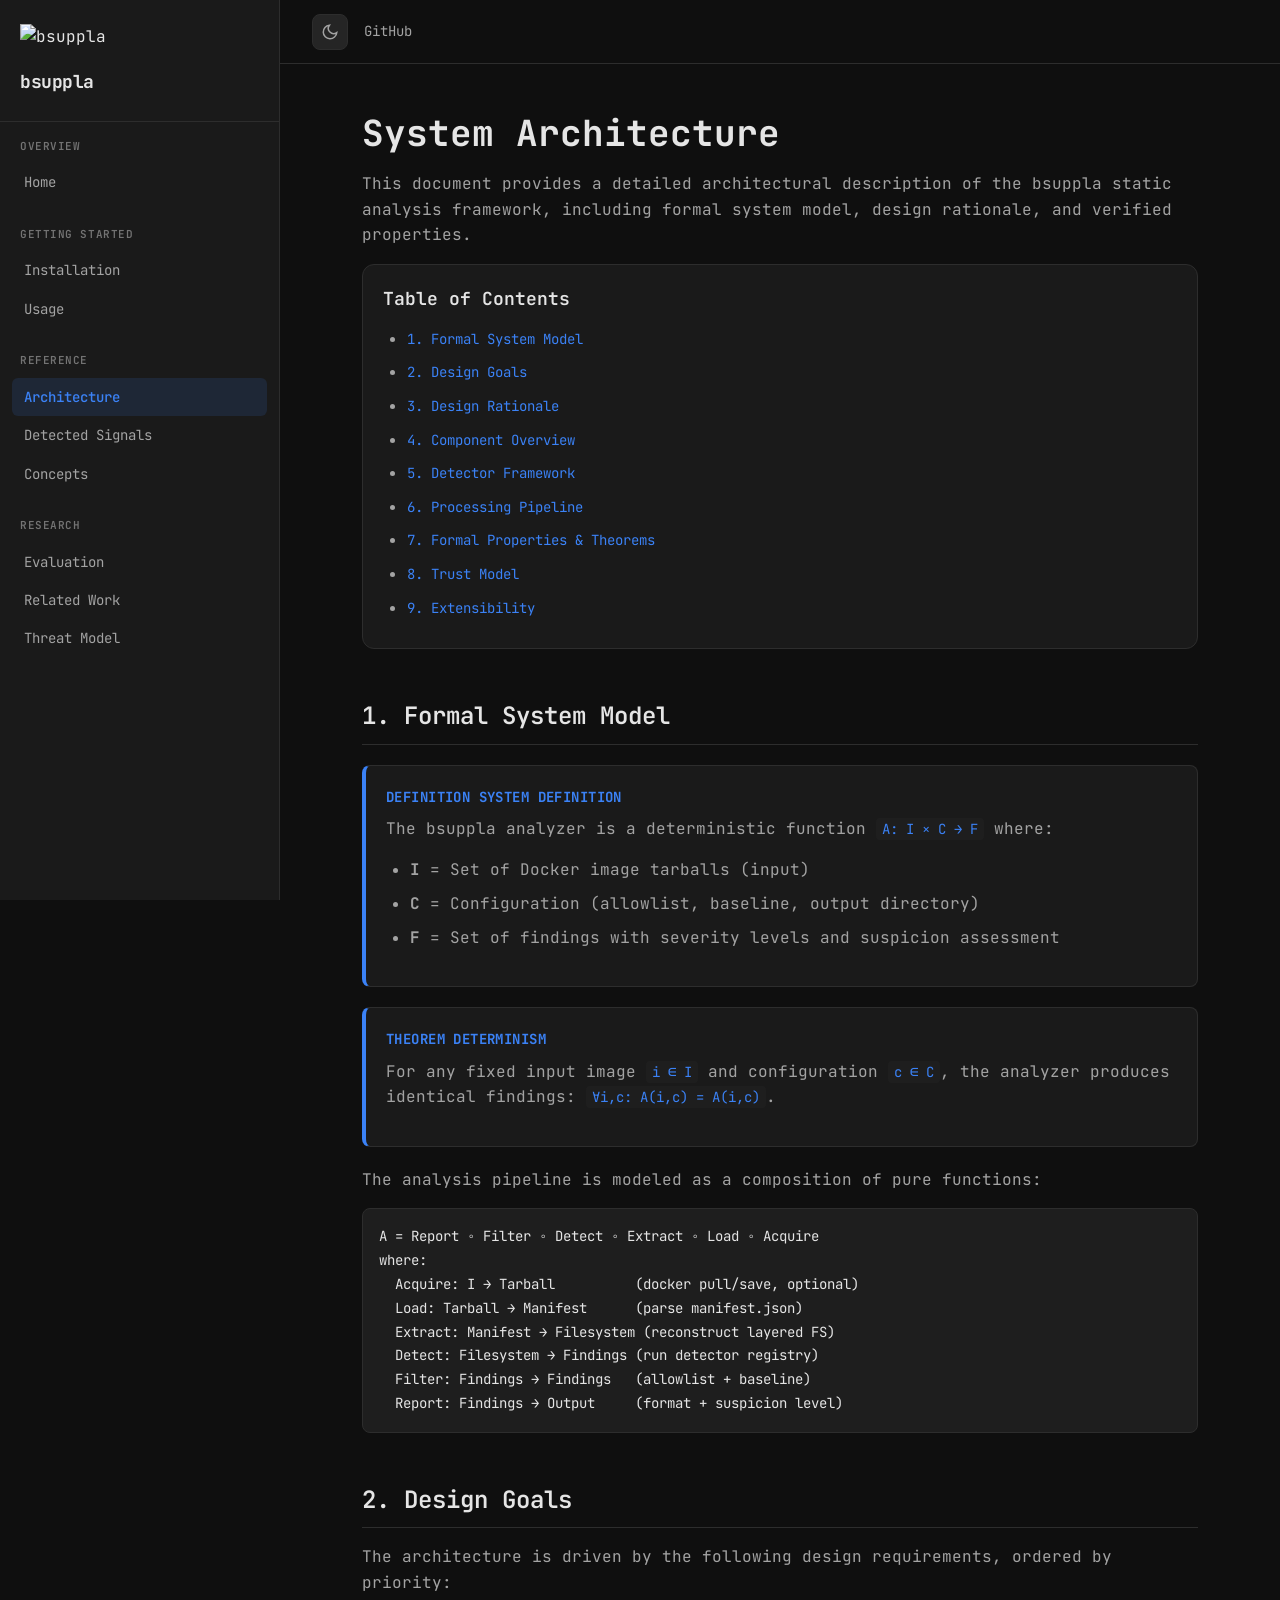
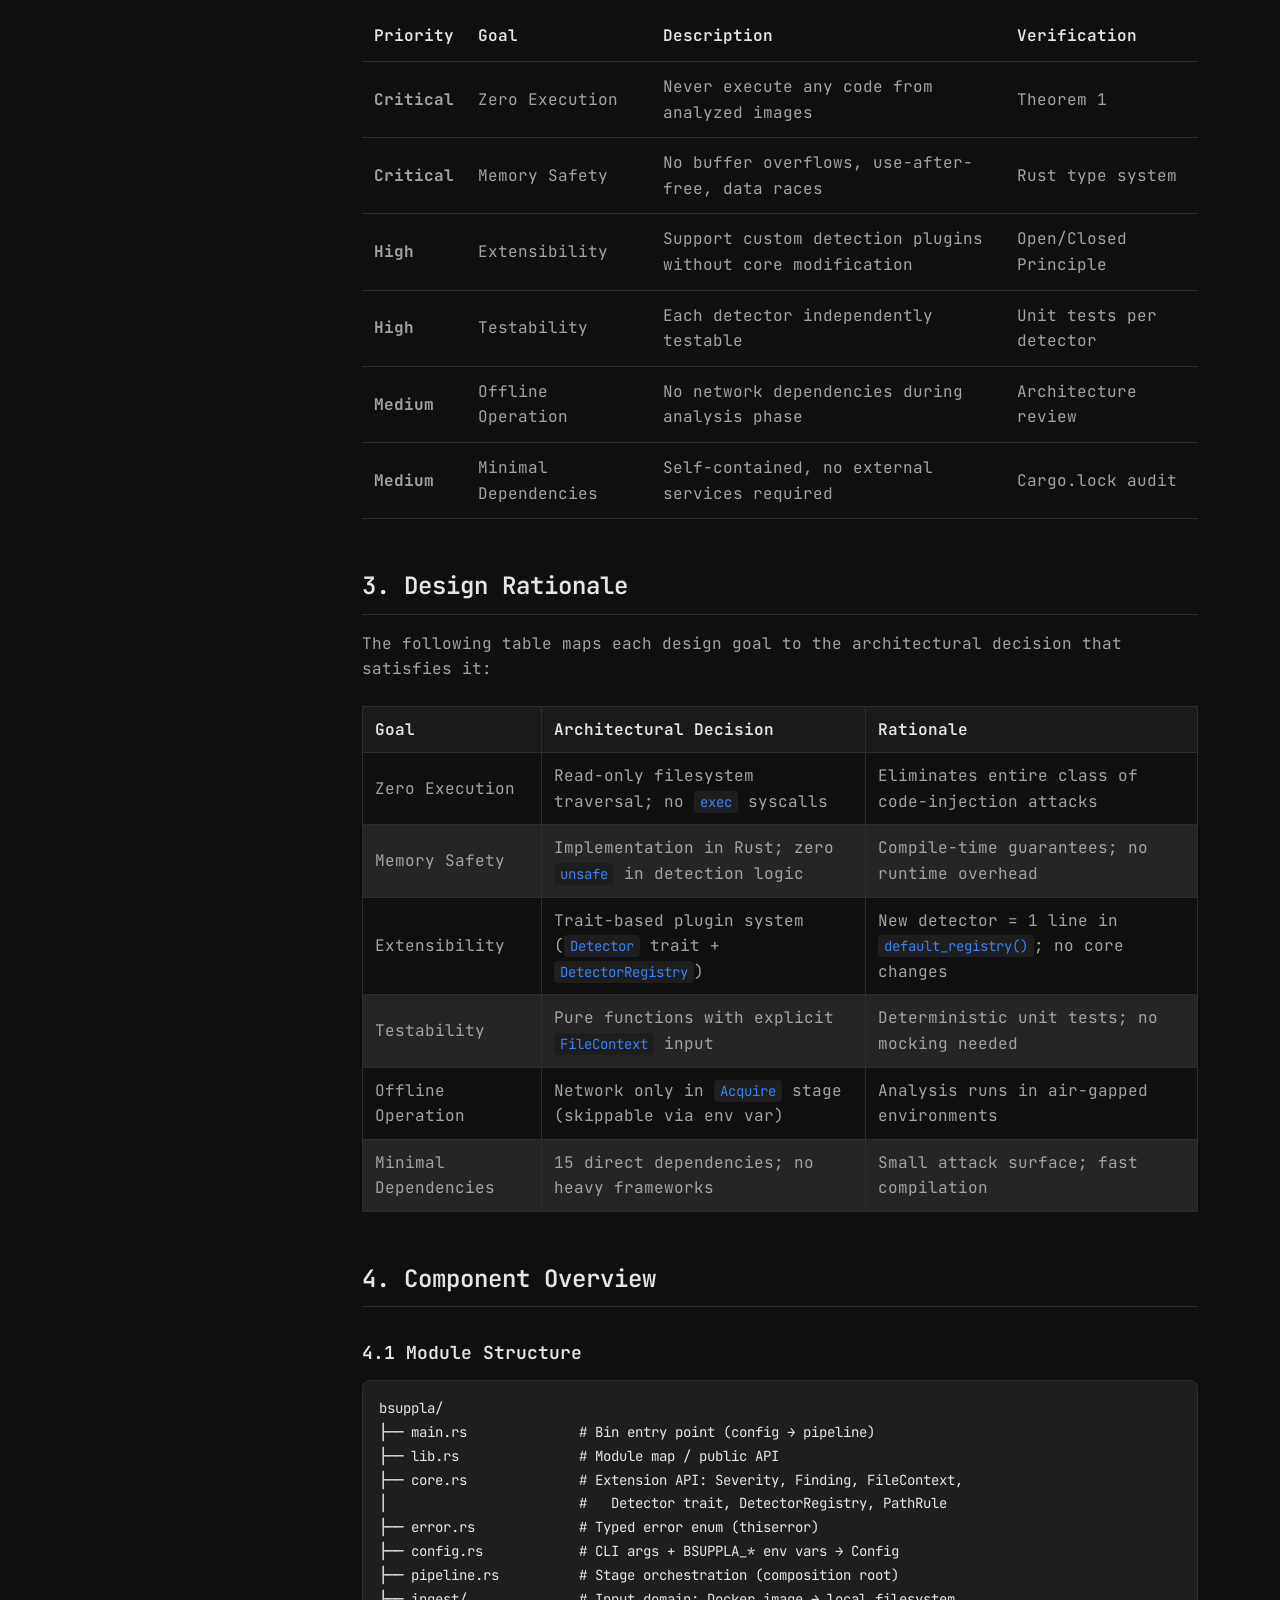
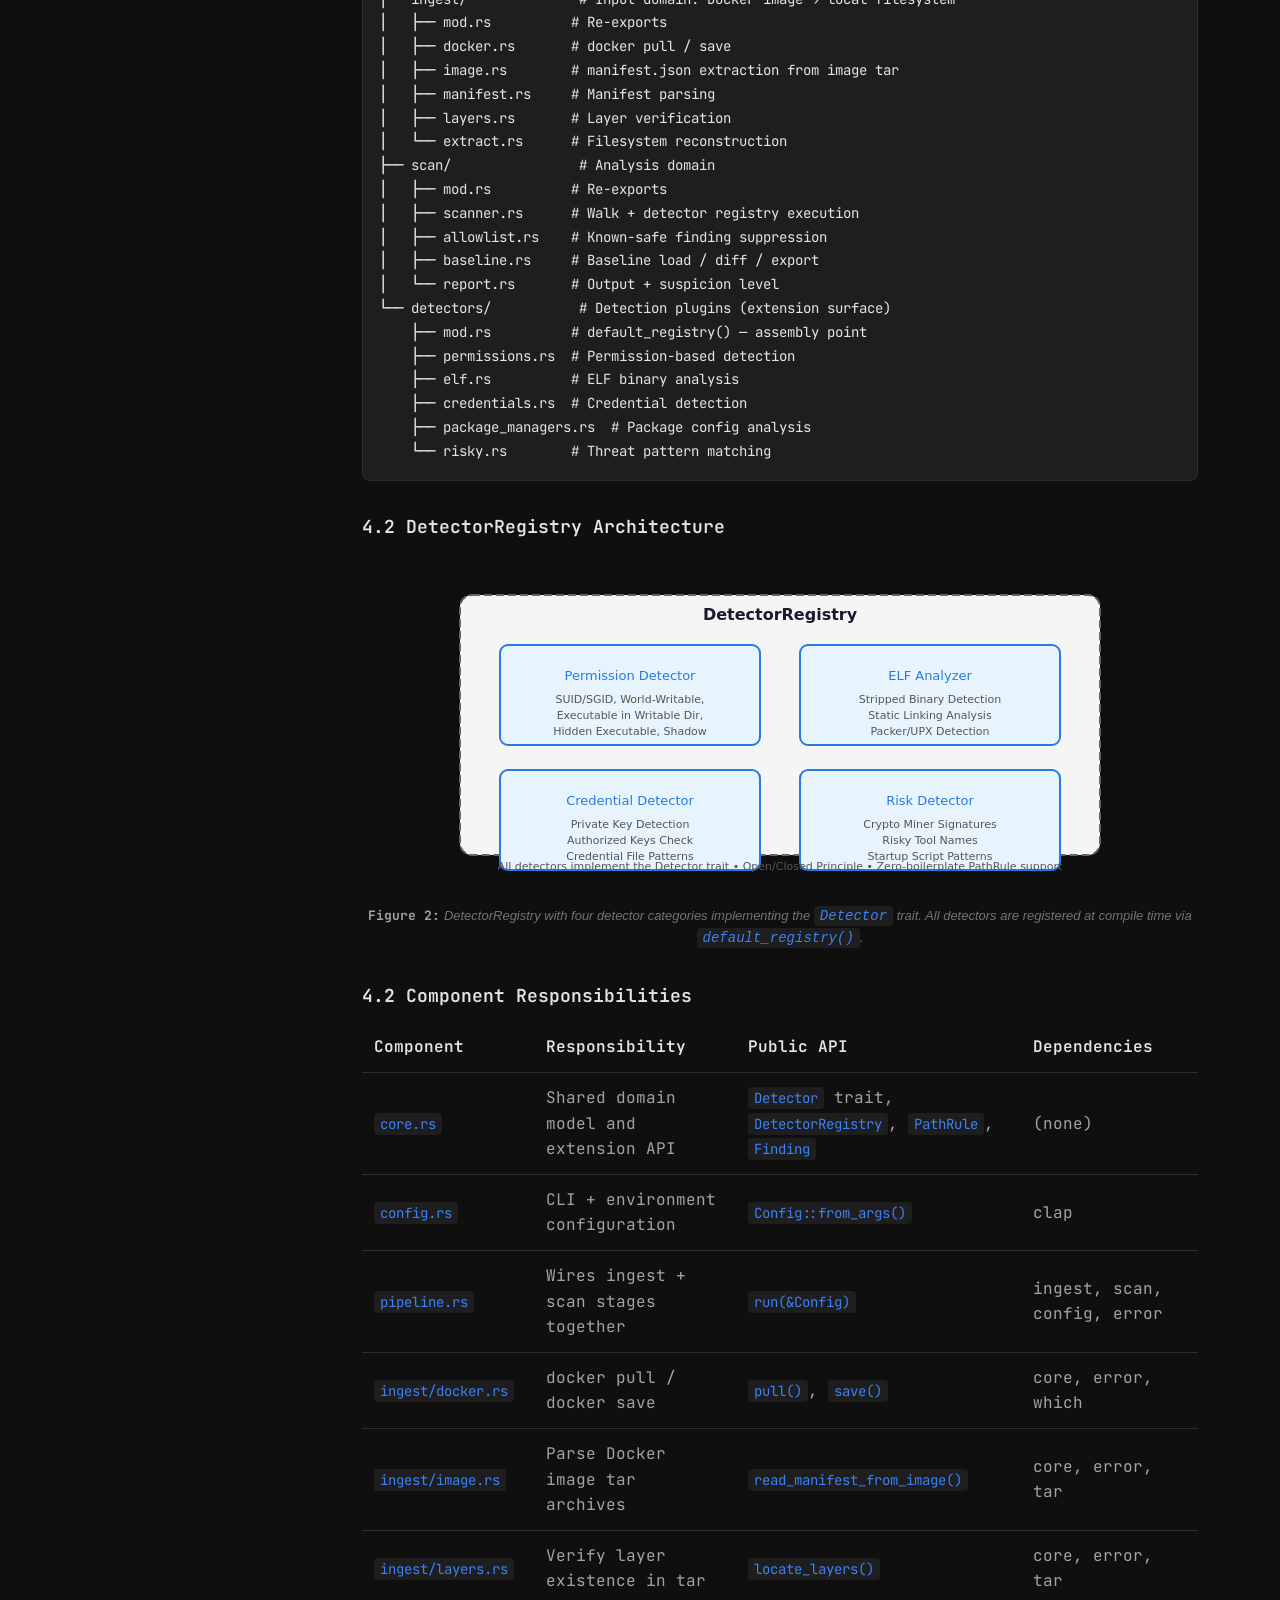
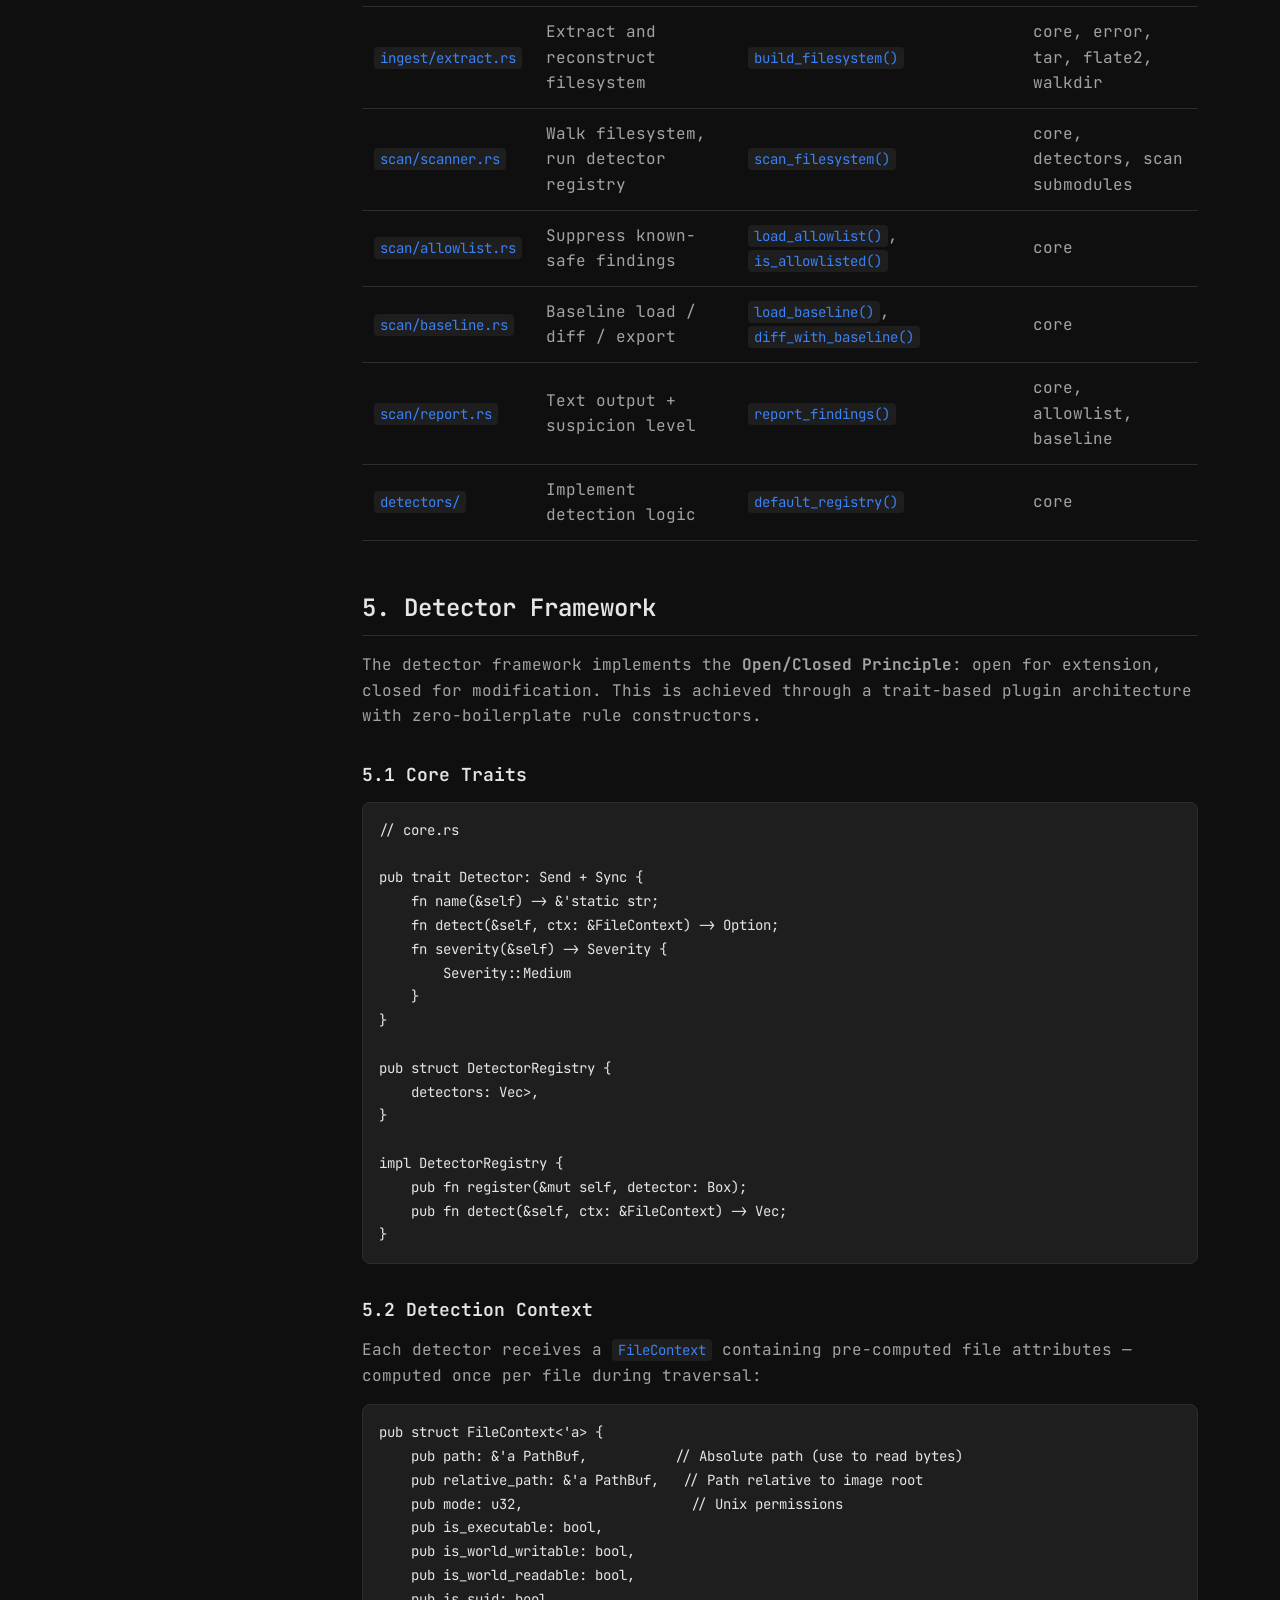
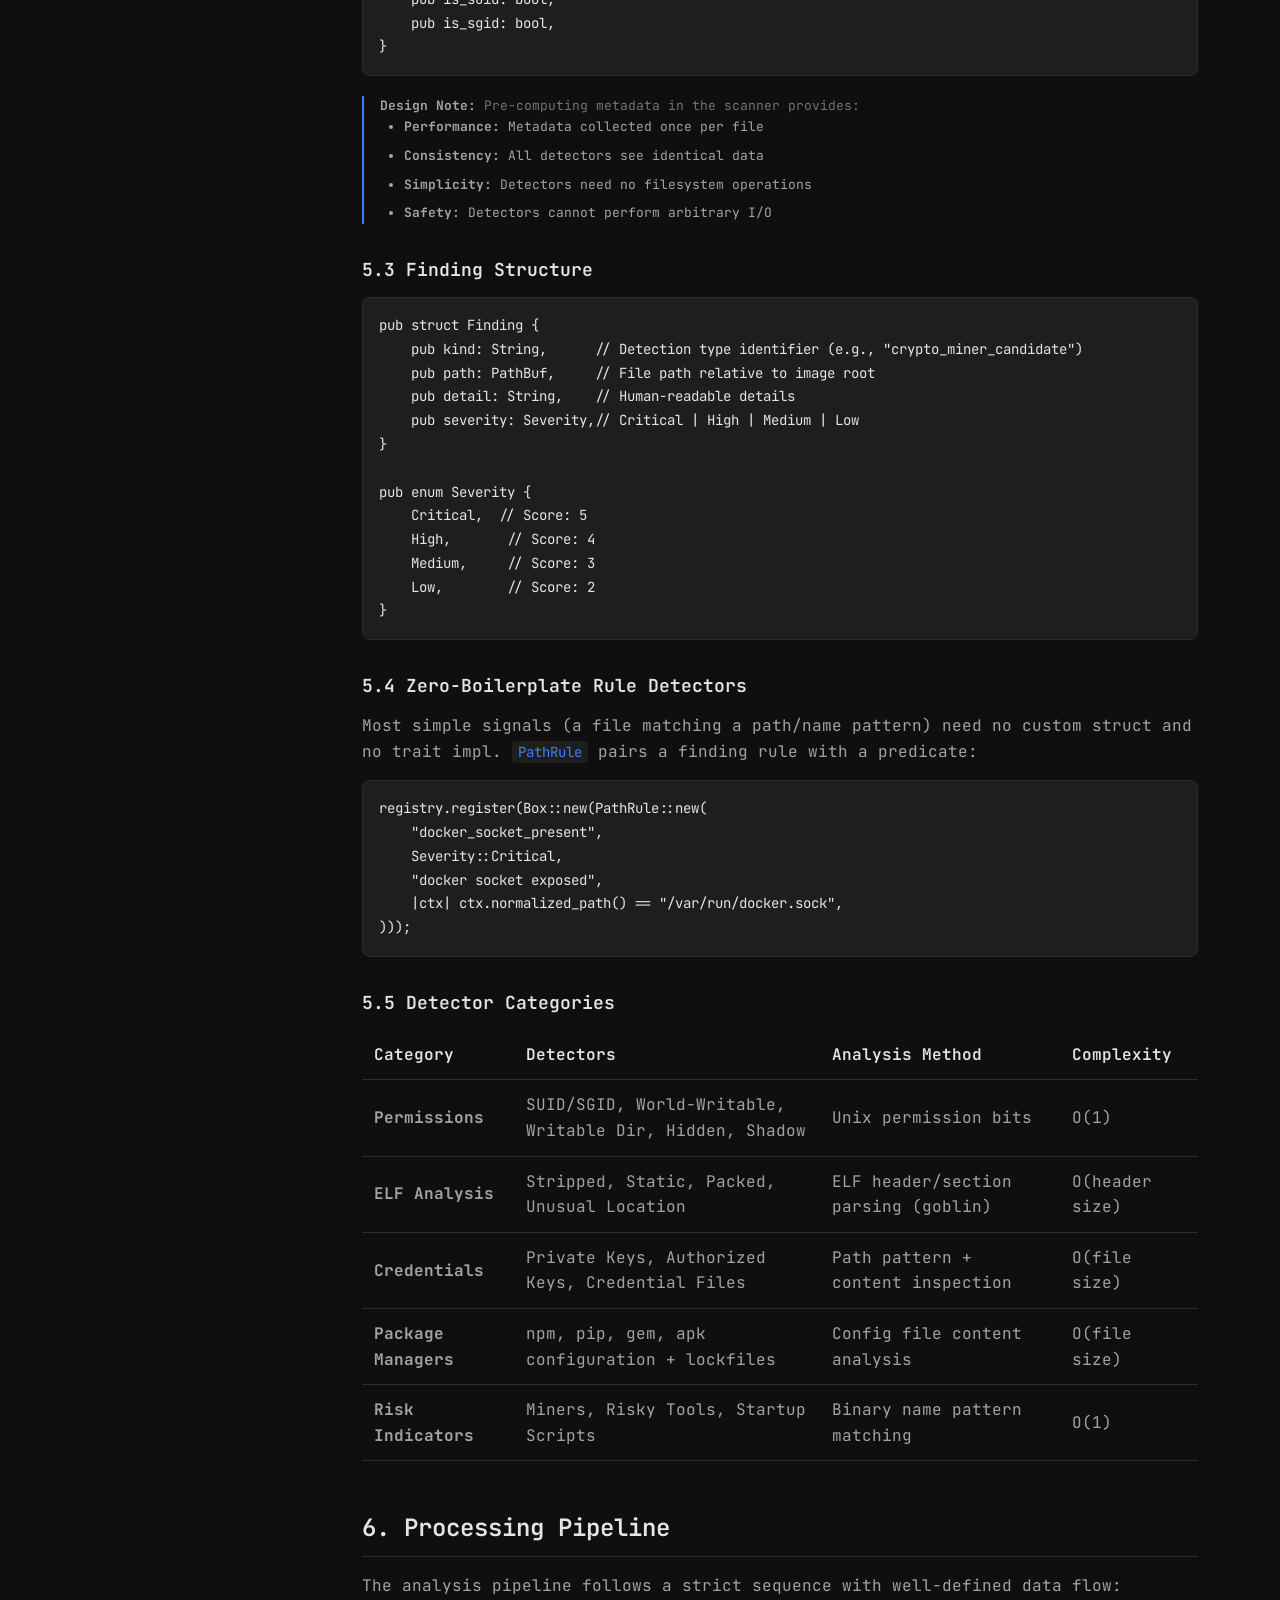
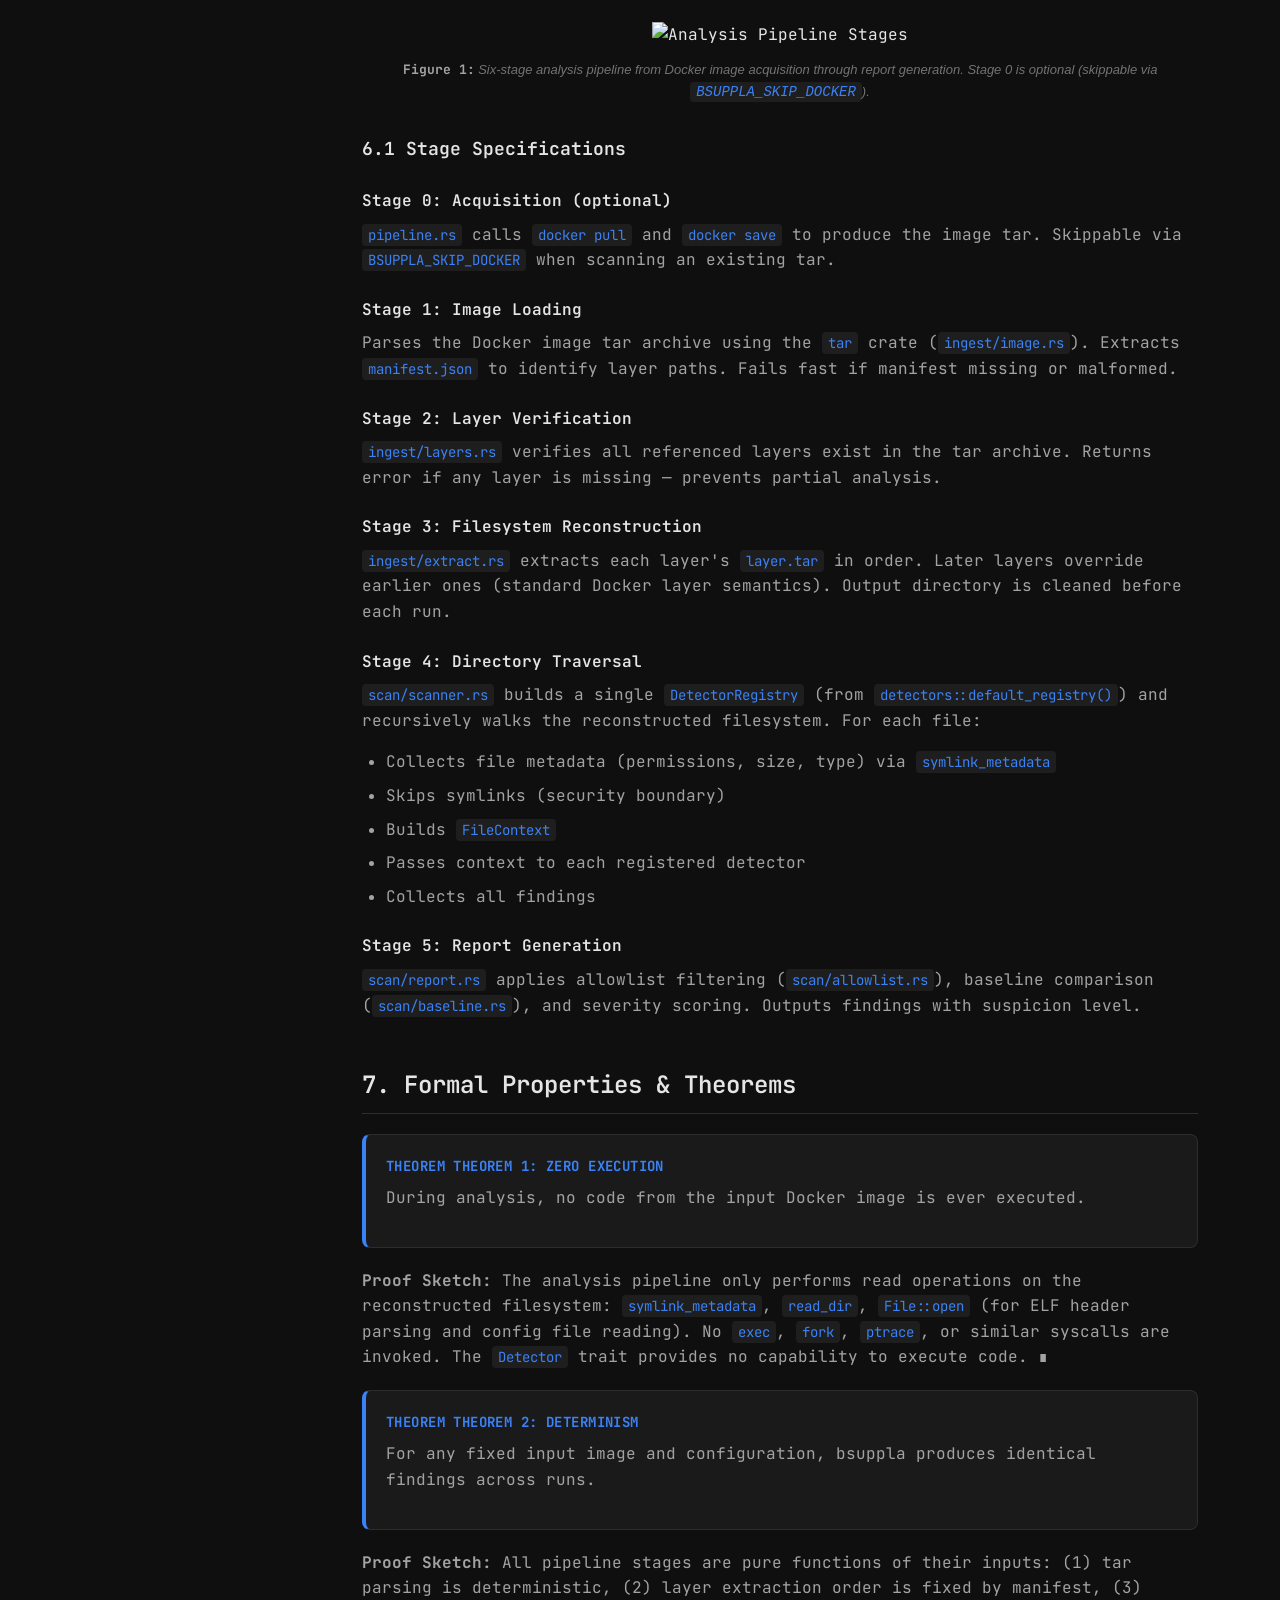
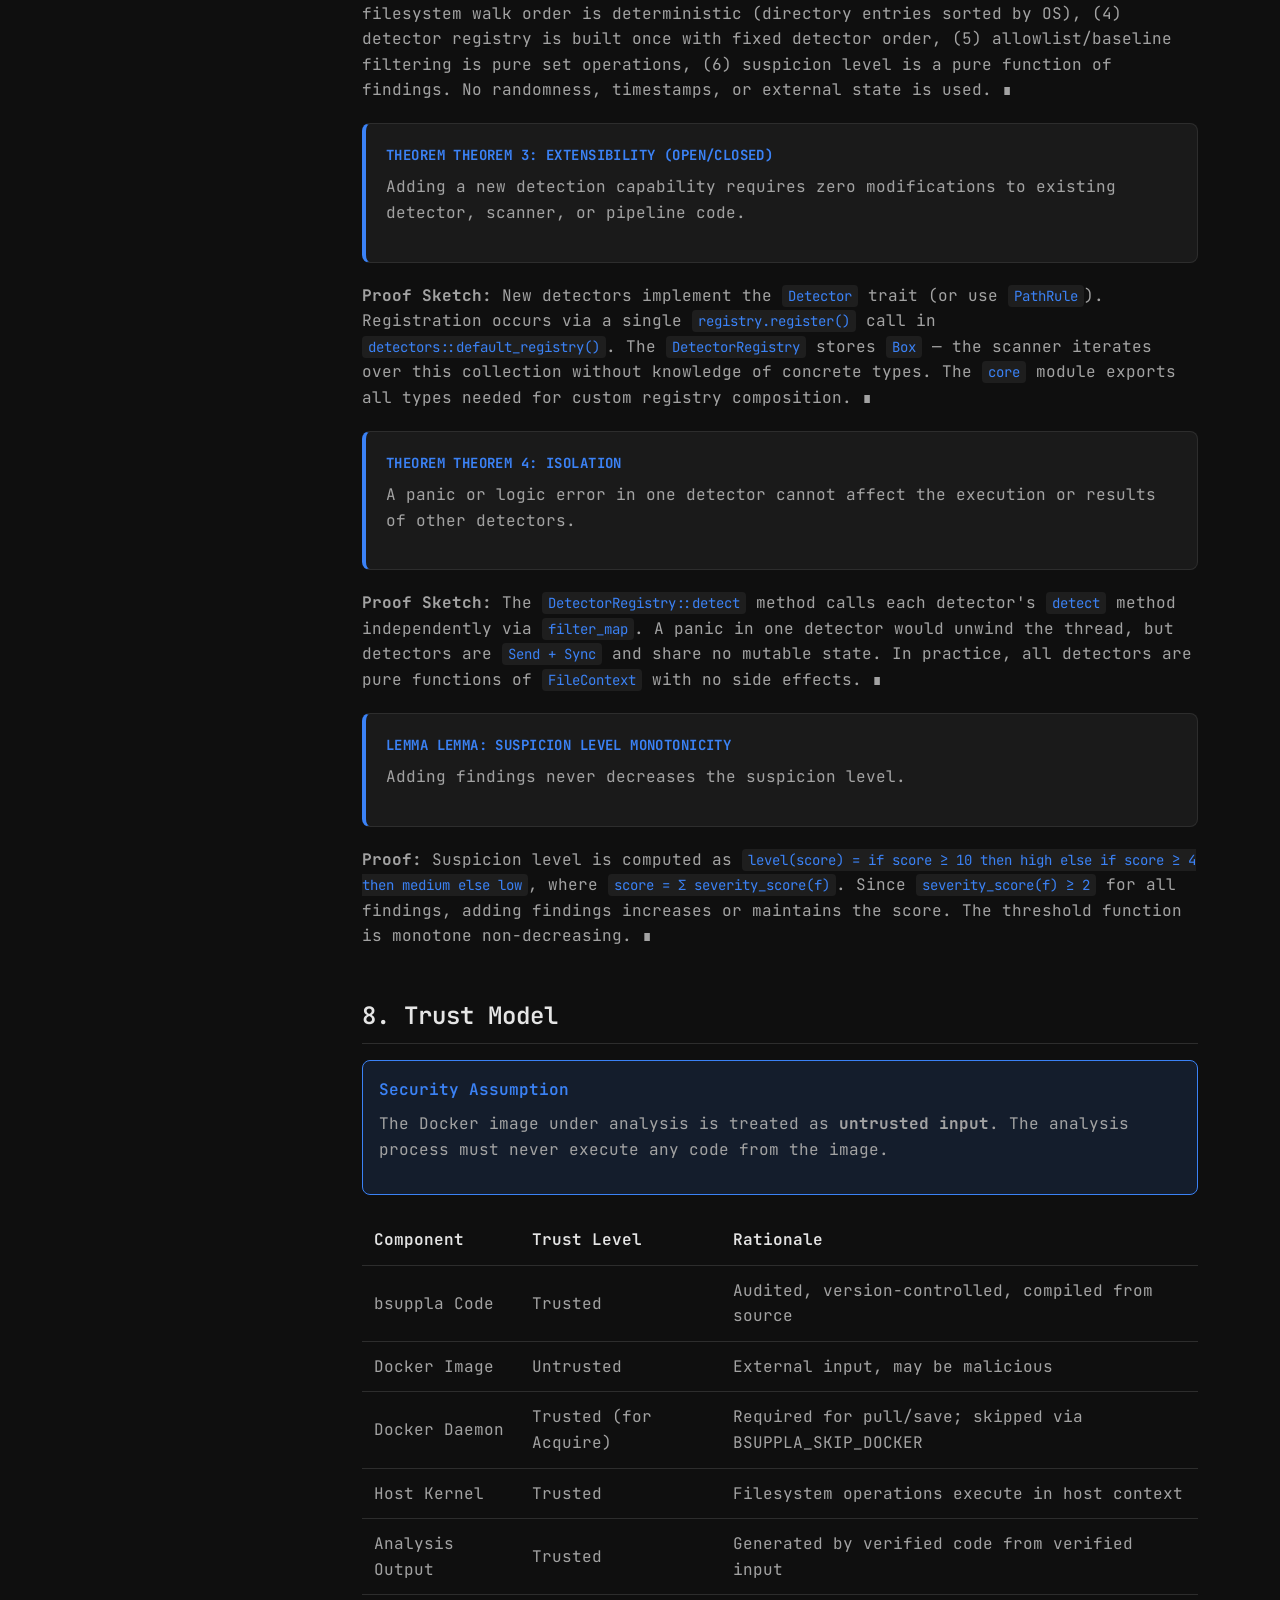
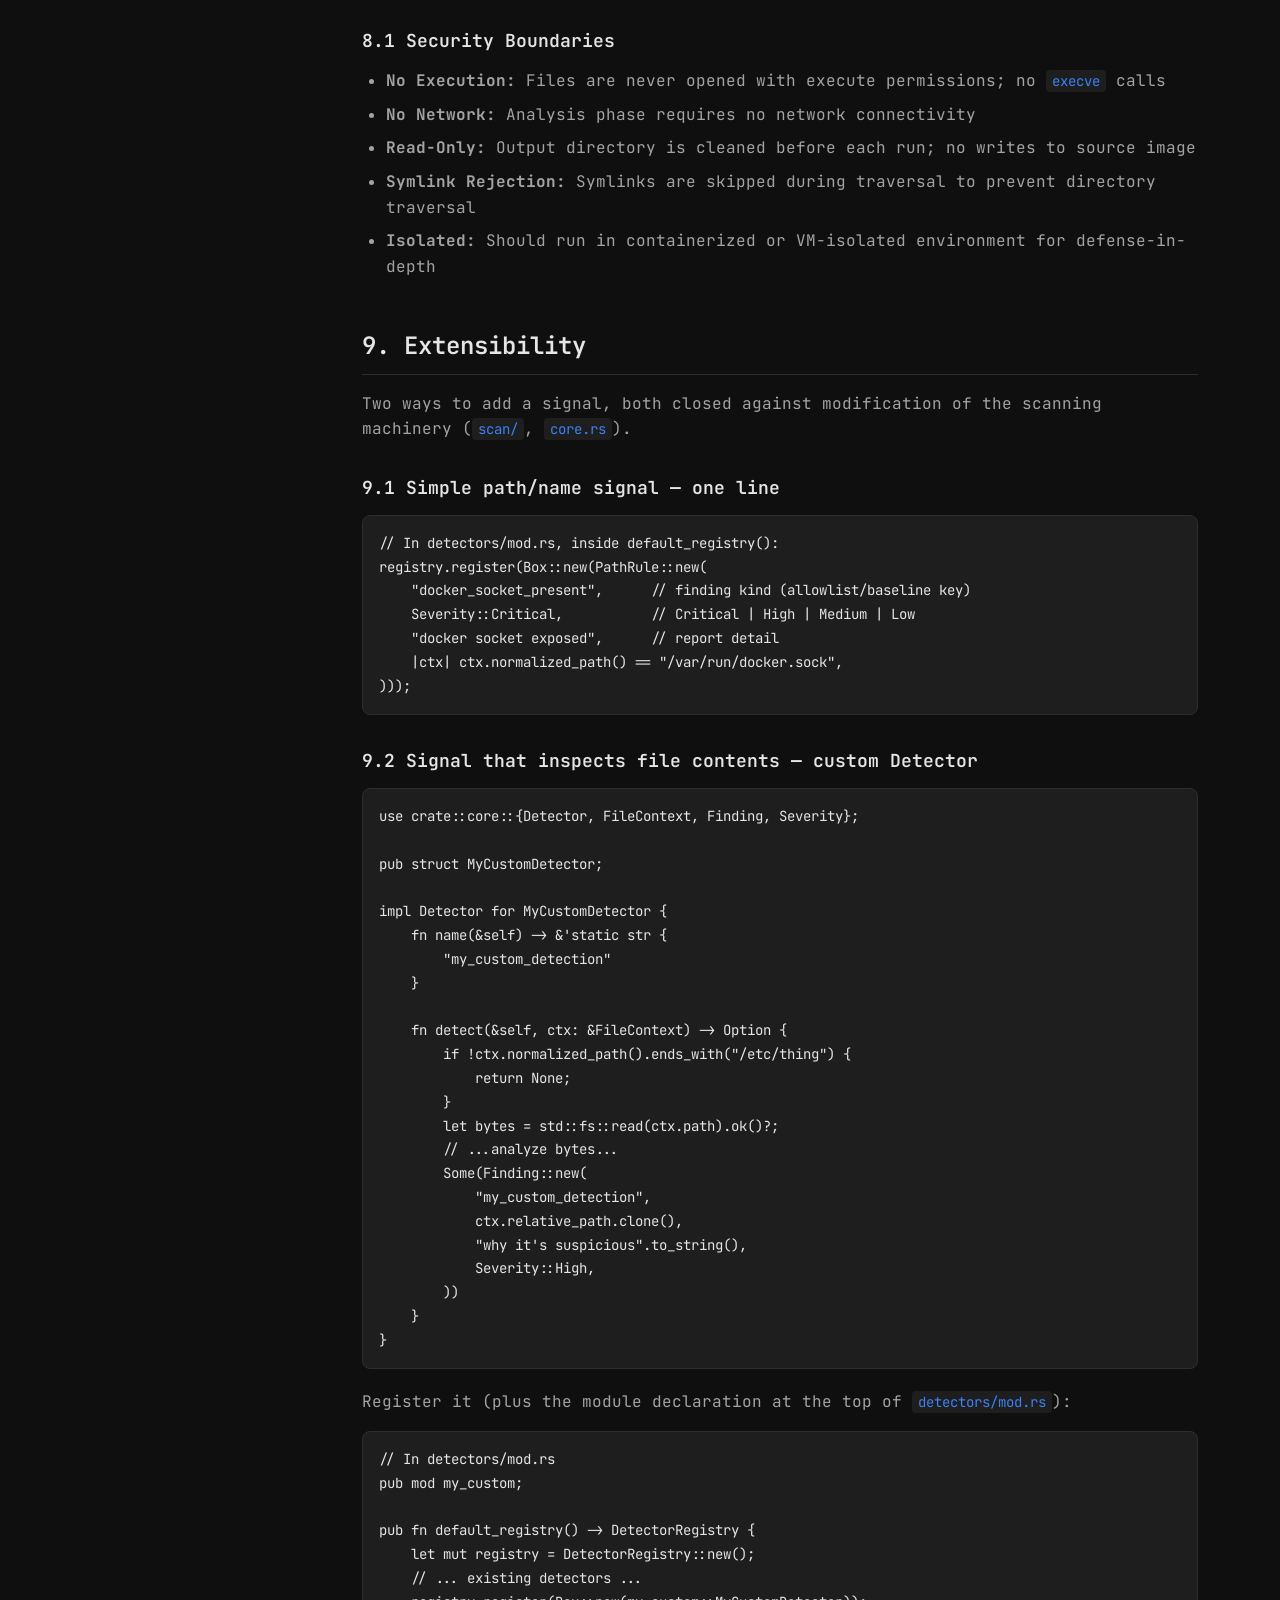
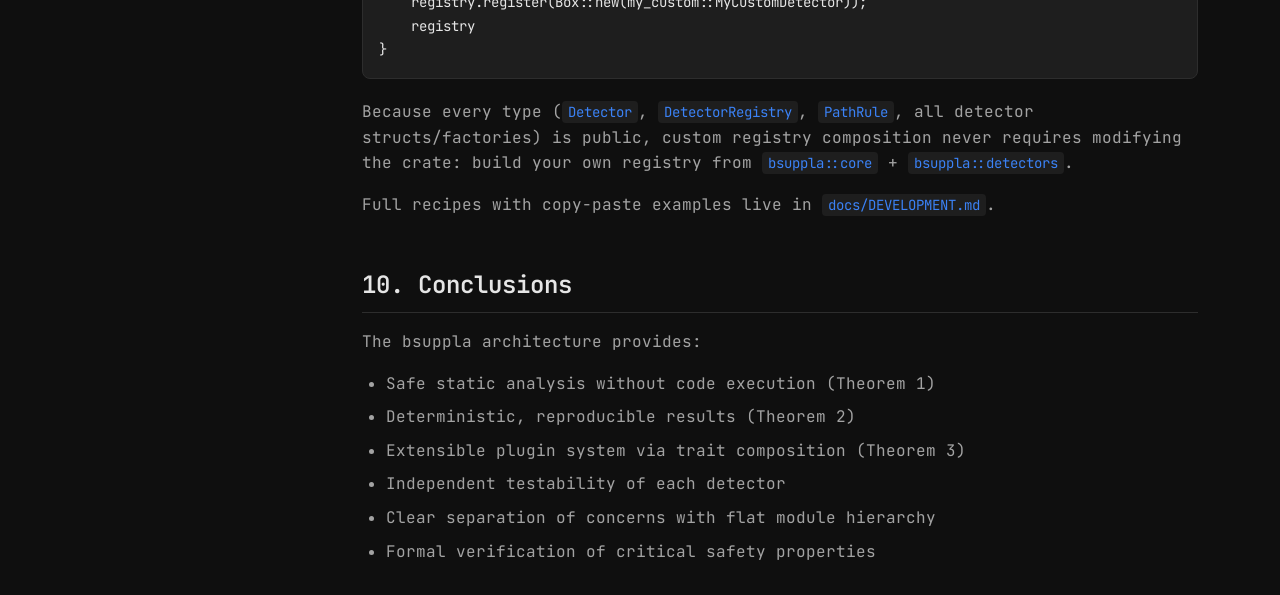
==== commit 5b1fe09d: "docs: replace ASCII diagrams with SVG charts - Add 7 SVG diagrams in docs/images/:   - architecture." ====
--- a/docs/architecture.html
+++ b/docs/architecture.html
@@ -233,6 +233,13 @@
     └── risky.rs        # Threat pattern matching</code></pre>
       </div>
 
+      <h3>4.2 DetectorRegistry Architecture</h3>
+
+      <div class="figure">
+        <img src="images/architecture.svg" alt="DetectorRegistry Architecture" style="max-width: 100%; height: auto;">
+        <div class="figure-caption"><strong>Figure 2:</strong> DetectorRegistry with four detector categories implementing the <code>Detector</code> trait. All detectors are registered at compile time via <code>default_registry()</code>.</div>
+      </div>
+
       <h3>4.2 Component Responsibilities</h3>
 
       <table>
@@ -442,43 +449,13 @@
         </tbody>
       </table>
 
-      <h2 id="processing-pipeline">6. Processing Pipeline</h2>
+<h2 id="processing-pipeline">6. Processing Pipeline</h2>
 
       <p>The analysis pipeline follows a strict sequence with well-defined data flow:</p>
 
-      <div class="diagram">
-        <pre><code>+------------------------+     +------------------------+
-| Docker Image (.tar)    |     | Acquire (optional)     |
-| Untrusted Input        |     | pipeline.rs → docker   |
-|                        |     | pull + save            |
-+-----------+------------+     +-----------+------------+
-            |                            |
-            v                            v
-+------------------------------------------+
-| ingest/                                  |
-| image.rs   manifest.json parsing         |
-| manifest.rs manifest model               |
-| layers.rs  locate_layers()  verification |
-| extract.rs filesystem reconstruction     |
-+---------------------+--------------------+
-                      |
-                      v
-+------------------------------------------+
-| scan/scanner.rs     walk_dir()           |
-| registry built once, passed down walk    |
-+---------------------+--------------------+
-                      |
-                      v
-+------------------------------------------+
-| detectors/          ctx = FileContext    |
-| default_registry()  findings = detect()  |
-+---------------------+--------------------+
-                      |
-                      v
-+------------------------------------------+
-| scan/ allowlist + baseline filtering     |
-| scan/report.rs  output + suspicion level |
-+------------------------------------------+</code></pre>
+      <div class="figure">
+        <img src="images/processing-pipeline.svg" alt="Analysis Pipeline Stages" style="max-width: 100%; height: auto;">
+        <div class="figure-caption"><strong>Figure 1:</strong> Six-stage analysis pipeline from Docker image acquisition through report generation. Stage 0 is optional (skippable via <code>BSUPPLA_SKIP_DOCKER</code>).</div>
       </div>
 
       <h3>6.1 Stage Specifications</h3>
